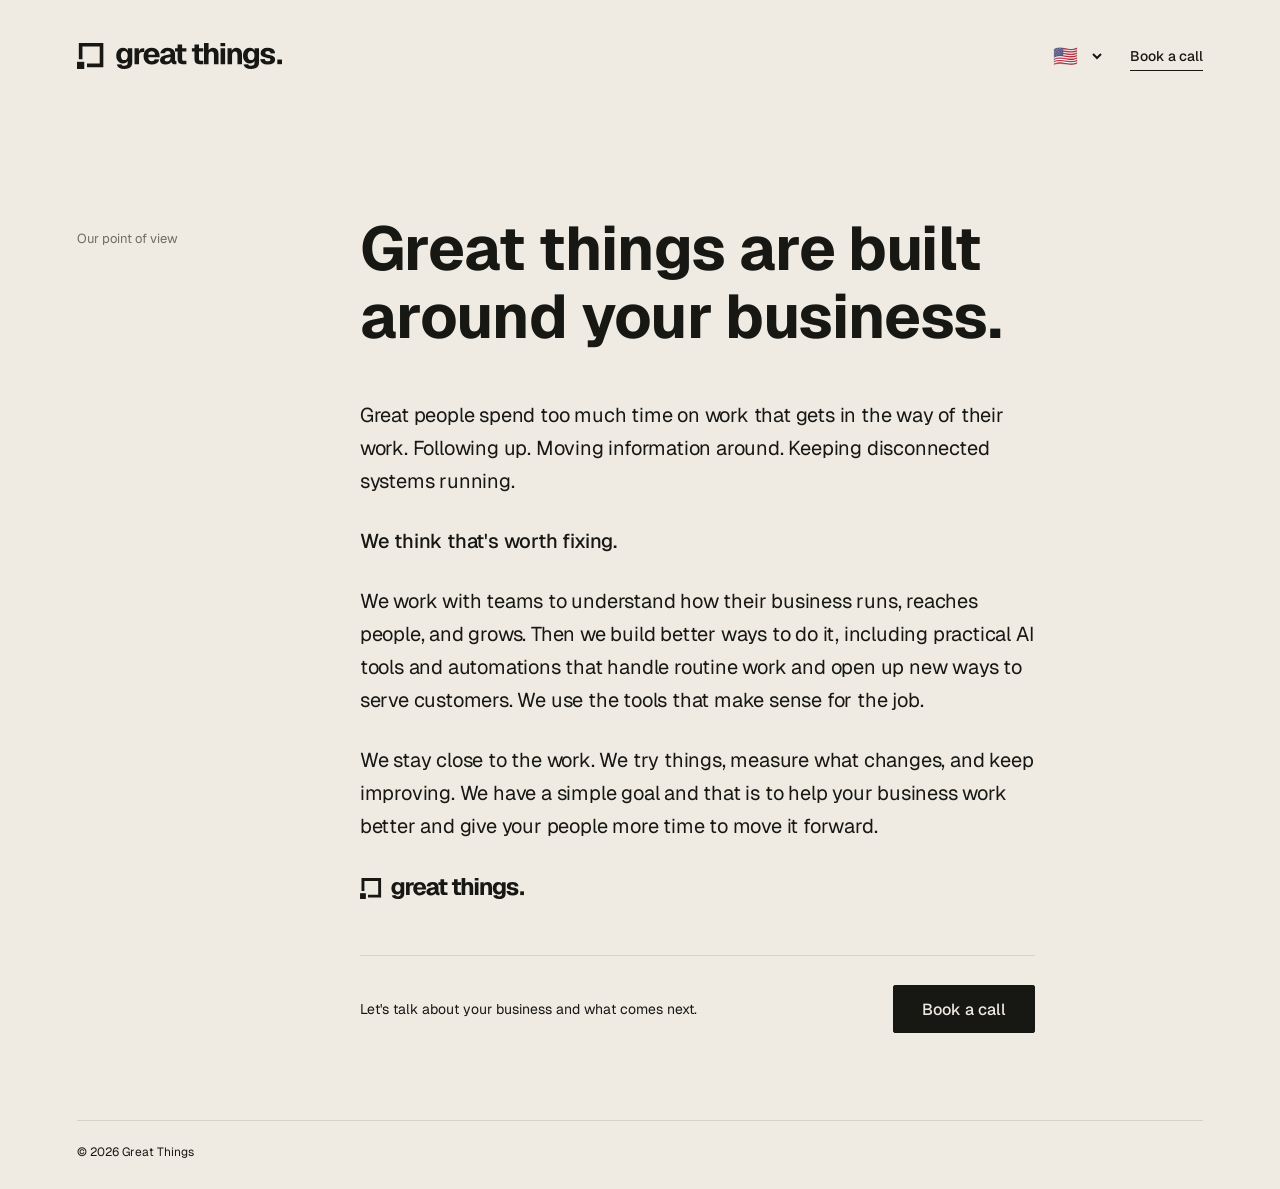
==== index.html @ adaf34a1 "Update index.html" ====
<!doctype html>
<html lang="en" dir="ltr">
<head>
  <meta charset="UTF-8">
  <meta name="viewport" content="width=device-width, initial-scale=1">
  <title>Great Things</title>
  <meta name="description" content="We build practical AI tools and automations around how your business works, with room to grow.">
  <meta name="theme-color" content="#EFEBE3">
  <link rel="canonical" href="https://great-things.ai/">
  <meta property="og:type" content="website">
  <meta property="og:locale" content="en_US">
  <meta property="og:title" content="Great Things">
  <meta property="og:description" content="Practical AI tools and automations, built around your business.">
  <meta property="og:url" content="https://great-things.ai/">
  <meta property="og:image" content="https://great-things.ai/assets/icon-512.png">
  <meta name="twitter:card" content="summary_large_image">
  <link rel="icon" href="assets/favicon.ico" sizes="any">
  <link rel="icon" type="image/svg+xml" href="assets/favicon.svg">
  <link rel="icon" type="image/png" sizes="32x32" href="assets/favicon-32.png">
  <link rel="icon" type="image/png" sizes="16x16" href="assets/favicon-16.png">
  <link rel="apple-touch-icon" href="assets/apple-touch-icon.png">
  <link rel="preconnect" href="https://fonts.googleapis.com">
  <link rel="preconnect" href="https://fonts.gstatic.com" crossorigin>
  <link href="https://fonts.googleapis.com/css2?family=Geist:wght@400;500;700&display=swap" rel="stylesheet">
  <link href="styles.css?v=4" rel="stylesheet">
  <script src="config.js?v=4" defer></script>
  <script src="language.js?v=2" defer></script>
  <script src="app.js?v=4" defer></script>
</head>
<body>
  <a class="skip-link" href="#main" data-i18n="skip">Skip to content</a>
  <header class="header">
    <a href="#top" class="brand" aria-label="Great Things home" data-i18n-aria="home"><img src="assets/great-things-logo-ink.svg" alt="great things." width="366" height="47"></a>
    <div class="header-actions">
      <label class="language-picker">
        <span class="visually-hidden">Language</span>
        <select id="language" aria-label="Language">
          <option value="es" aria-label="Español">🇪🇸</option>
          <option value="pt" aria-label="Português">🇵🇹</option>
          <option value="zh" aria-label="中文">🇨🇳</option>
          <option value="he" aria-label="עברית">🇮🇱</option>
          <option value="en-US" aria-label="American English" selected>🇺🇸</option>
          <option value="en-GB" aria-label="British English">🇬🇧</option>
        </select>
      </label>
      <button class="booking-link" type="button" data-book data-i18n="book">Book a call</button>
    </div>
  </header>
  <main id="main">
    <article class="manifesto" id="top" aria-labelledby="manifesto-title">
      <div class="margin-note" data-i18n="note">Our point of view</div>
      <div class="writing">
        <h1 id="manifesto-title"><span data-i18n="headline1">AI built</span><br><span data-i18n="headline2">around your business.</span></h1>
        <div class="body-copy">
          <p data-i18n="paragraph1">Great people spend too much time on work that gets in the way of their work. Following up. Moving information around. Keeping disconnected systems running.</p>
          <p data-i18n="paragraph2">We think that's worth fixing.</p>
          <p data-i18n="paragraph3">We work with teams to understand how their business runs, reaches people, and grows. Then we build better ways to do it, including practical AI tools and automations that handle routine work and open up new ways to serve customers. We use the tools that make sense for the job.</p>
          <p data-i18n="paragraph4">We stay close to the work. We try things, measure what changes, and keep improving. We have a simple goal and that is to help your business work better and give your people more time to move it forward.</p>
        </div>
        <div class="signature"><img src="assets/great-things-logo-ink.svg" alt="great things." width="366" height="47"></div>
        <div class="invitation"><p data-i18n="invitation">Let's talk about your business and what comes next.</p><button class="button" type="button" data-book data-i18n="book">Book a call</button></div>
      </div>
    </article>
  </main>
  <footer><span>© <span id="year">2026</span> Great Things</span></footer>
  <dialog id="booking-dialog" aria-labelledby="booking-title">
    <button class="close-dialog" type="button" aria-label="Close booking popup" data-i18n-aria="close">×</button>
    <div class="booking-intro"><img src="assets/great-things-logo-ink.svg" alt="" width="366" height="47"><h2 id="booking-title" data-i18n="dialogTitle">Let's talk.</h2><p id="booking-message" role="status" data-i18n="loading">Loading the calendar…</p></div>
    <div id="calendly-embed"></div>
    <a id="booking-fallback" target="_blank" rel="noopener noreferrer" hidden data-i18n="fallbackLink">Open the calendar in a new tab</a>
  </dialog>
</body>
</html>
---- styles.css ----
:root {
  font-family: "Geist", system-ui, sans-serif;
  color: #171714;
  background: #efebe3;
  font-synthesis: none;
}

* { box-sizing: border-box; }
html { scroll-behavior: smooth; }
body { margin: 0; }
a { color: inherit; text-decoration: none; }
button { font: inherit; cursor: pointer; }
button:focus-visible, a:focus-visible { outline: 2px solid #171714; outline-offset: 4px; }
::selection { background: #d4d3cb; }

.skip-link {
  position: fixed;
  inset-block-start: -100px;
  inset-inline-start: 16px;
  z-index: 10;
  padding: 12px;
  background: #171714;
  color: #efebe3;
}
.skip-link:focus { inset-block-start: 16px; }
.visually-hidden {
  position: absolute;
  width: 1px;
  height: 1px;
  padding: 0;
  margin: -1px;
  overflow: hidden;
  clip: rect(0, 0, 0, 0);
  white-space: nowrap;
  border: 0;
}

.header {
  max-width: 1440px;
  margin-inline: auto;
  padding: 38px 6%;
  display: flex;
  align-items: center;
  justify-content: space-between;
  gap: 24px;
}
.brand { display: inline-flex; align-items: center; flex: none; }
.brand img { display: block; width: 205px; height: auto; }
.header-actions { display: flex; align-items: center; gap: 25px; }
.language-picker { display: inline-flex; align-items: center; }
.language-picker select {
  width: 56px;
  border: 0;
  padding: 4px 0;
  background: transparent;
  color: inherit;
  font: inherit;
  font-size: 20px;
  cursor: pointer;
  direction: ltr;
}
.language-picker select:focus-visible { outline: 2px solid #171714; outline-offset: 4px; }
.booking-link { font-size: 14px; font-weight: 500; }
.booking-link {
  border: 0;
  border-bottom: 1px solid #171714;
  padding: 5px 0;
  background: none;
  color: inherit;
}
.booking-link:hover { opacity: .65; }

.manifesto {
  max-width: 1440px;
  margin-inline: auto;
  padding: 103px 6% 87px;
  display: grid;
  grid-template-columns: 23% 1fr;
  gap: 24px;
}
.margin-note { padding-block-start: 15px; color: #6e6d66; font-size: 13px; }
.writing { max-width: 815px; }
h1 {
  margin: 0 0 49px;
  font-size: clamp(46px, 4.8vw, 70px);
  font-weight: 700;
  line-height: 1.1;
  letter-spacing: -.01em;
}
.body-copy { max-width: 675px; }
.body-copy p {
  margin: 0 0 27px;
  font-size: 20px;
  font-weight: 400;
  line-height: 1.65;
  letter-spacing: -.01em;
}
.body-copy p:nth-child(2) { font-weight: 500; }
.signature { margin-block-start: 35px; }
.signature img { display: block; width: 164px; height: auto; }
.invitation {
  max-width: 675px;
  margin-block-start: 56px;
  padding-block-start: 29px;
  border-block-start: 1px solid #d4d3cb;
  display: flex;
  align-items: center;
  justify-content: space-between;
  gap: 24px;
}
.invitation p { margin: 0; font-size: 14px; }
.button {
  min-height: 48px;
  padding: 12px 28px;
  border: 1px solid #171714;
  border-radius: 2px;
  background: #171714;
  color: #efebe3;
  font-size: 16px;
  font-weight: 500;
  white-space: nowrap;
  transition: background-color 150ms, color 150ms;
}
.button:hover { background: #efebe3; color: #171714; }
footer {
  max-width: 1268px;
  margin-inline: auto;
  padding: 23px 0 29px;
  border-block-start: 1px solid #d4d3cb;
  display: flex;
  justify-content: space-between;
  font-size: 12px;
}

dialog {
  width: min(820px, calc(100% - 24px));
  max-height: 94dvh;
  padding: 0 24px 24px;
  border: 1px solid #d4d3cb;
  border-radius: 2px;
  background: #efebe3;
  color: #171714;
  overscroll-behavior: contain;
}
dialog::backdrop { background: #171714b8; }
.close-dialog {
  position: absolute;
  inset-block-start: 10px;
  inset-inline-end: 12px;
  width: 38px;
  height: 38px;
  border: 0;
  background: transparent;
  color: #171714;
  font-size: 29px;
  line-height: 1;
}
.close-dialog:hover { background: #d4d3cb; }
.booking-intro { padding: 35px 24px 12px; text-align: center; }
.booking-intro img { width: 160px; height: auto; }
.booking-intro h2 { margin: 23px 0 7px; font-size: 28px; font-weight: 600; }
.booking-intro p { margin: 0; font-size: 14px; }
#calendly-embed { min-width: 320px; height: 650px; direction: ltr; }
#calendly-embed:empty { display: none; }
#booking-fallback { display: block; margin-block-start: 12px; text-align: center; font-size: 14px; text-decoration: underline; }
#booking-fallback[hidden] { display: none; }
body.modal-open { overflow: hidden; }

@media (max-width: 1400px) {
  footer { margin-inline: 6%; }
}
@media (max-width: 900px) {
  .manifesto { grid-template-columns: 17% 1fr; gap: 20px; padding-block-start: 70px; }
  h1 { font-size: 52px; }
  .body-copy p { font-size: 19px; }
}
@media (max-width: 600px) {
  .header { padding: 26px 7%; gap: 16px; }
  .brand img { width: 148px; }
  .header-actions { gap: 12px; }
  .language-picker select { width: 51px; font-size: 18px; }
  .booking-link { font-size: 12px; white-space: nowrap; }
  .manifesto { display: block; padding: 55px 7% 58px; }
  .margin-note { padding: 0; margin-block-end: 24px; font-size: 12px; }
  h1 { margin-block-end: 33px; font-size: 42px; }
  .body-copy p { margin-block-end: 23px; font-size: 18px; line-height: 1.7; }
  .signature { margin-block-start: 28px; }
  .invitation { margin-block-start: 38px; padding-block-start: 24px; align-items: start; flex-direction: column; gap: 18px; }
  footer { margin-inline: 7%; }
  dialog { width: 100%; max-height: 100dvh; padding-inline: 0; }
  .booking-intro { padding: 48px 18px 10px; }
}
@media (prefers-reduced-motion: reduce) {
  html { scroll-behavior: auto; }
  .button { transition: none; }
}
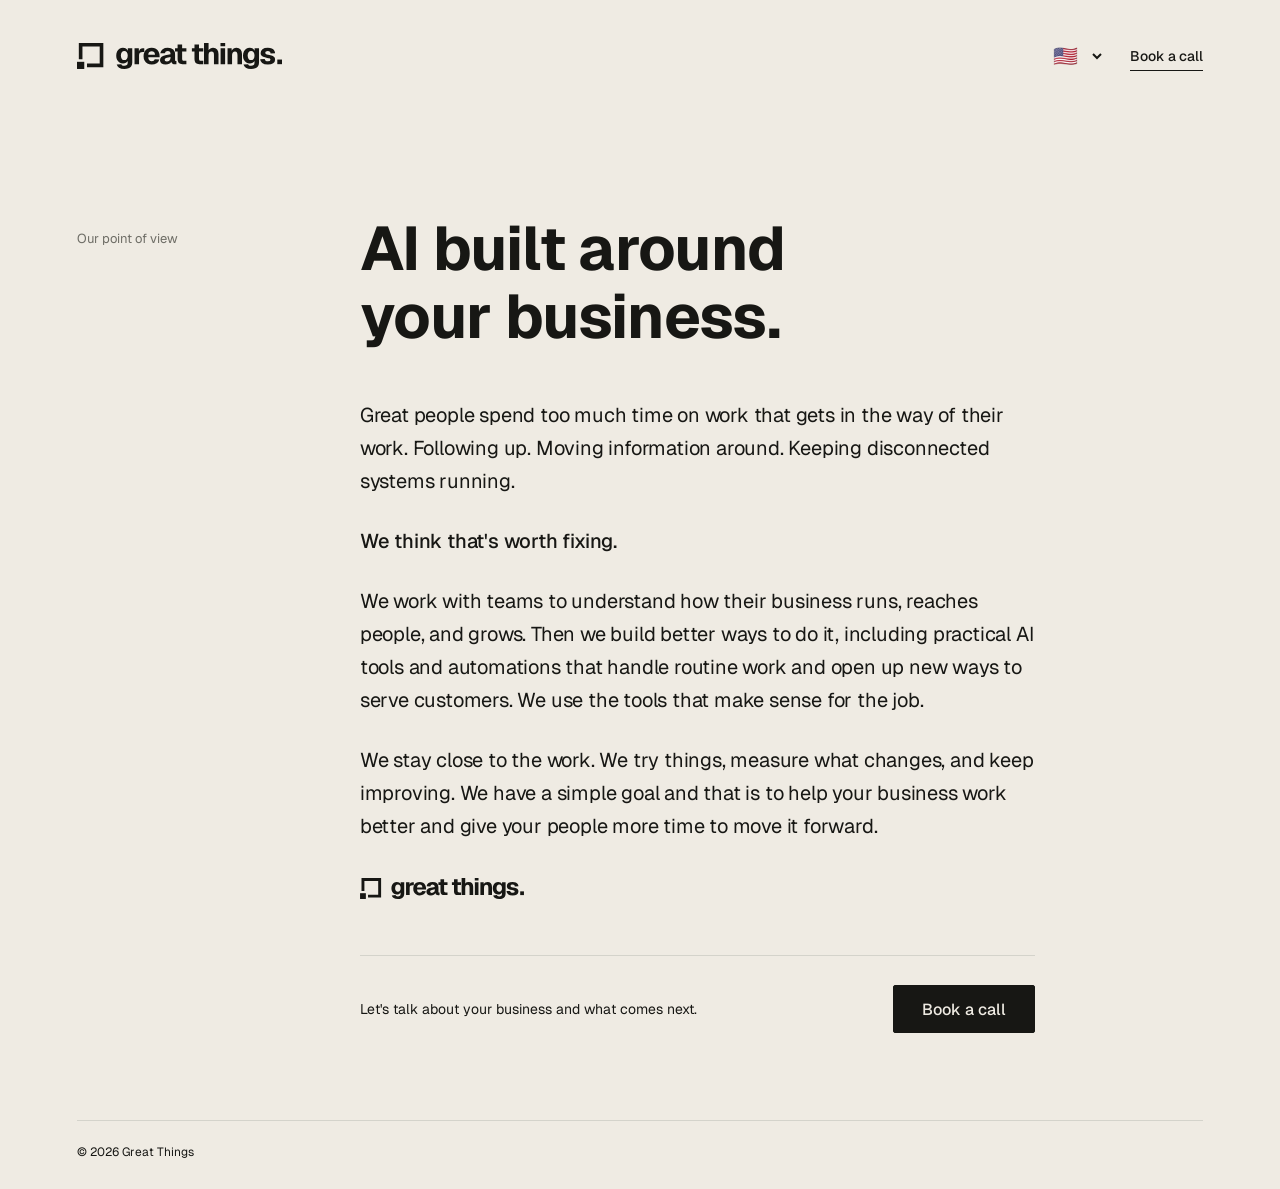
==== commit 658d110a: "Add files via upload" ====
--- a/index.html
+++ b/index.html
@@ -24,7 +24,7 @@
   <link href="https://fonts.googleapis.com/css2?family=Geist:wght@400;500;700&display=swap" rel="stylesheet">
   <link href="styles.css?v=4" rel="stylesheet">
   <script src="config.js?v=4" defer></script>
-  <script src="language.js?v=2" defer></script>
+  <script src="language.js?v=3" defer></script>
   <script src="app.js?v=4" defer></script>
 </head>
 <body>
@@ -50,7 +50,7 @@
     <article class="manifesto" id="top" aria-labelledby="manifesto-title">
       <div class="margin-note" data-i18n="note">Our point of view</div>
       <div class="writing">
-        <h1 id="manifesto-title"><span data-i18n="headline1">AI built</span><br><span data-i18n="headline2">around your business.</span></h1>
+        <h1 id="manifesto-title"><span data-i18n="headline1">AI built around</span><br><span data-i18n="headline2">your business.</span></h1>
         <div class="body-copy">
           <p data-i18n="paragraph1">Great people spend too much time on work that gets in the way of their work. Following up. Moving information around. Keeping disconnected systems running.</p>
           <p data-i18n="paragraph2">We think that's worth fixing.</p>
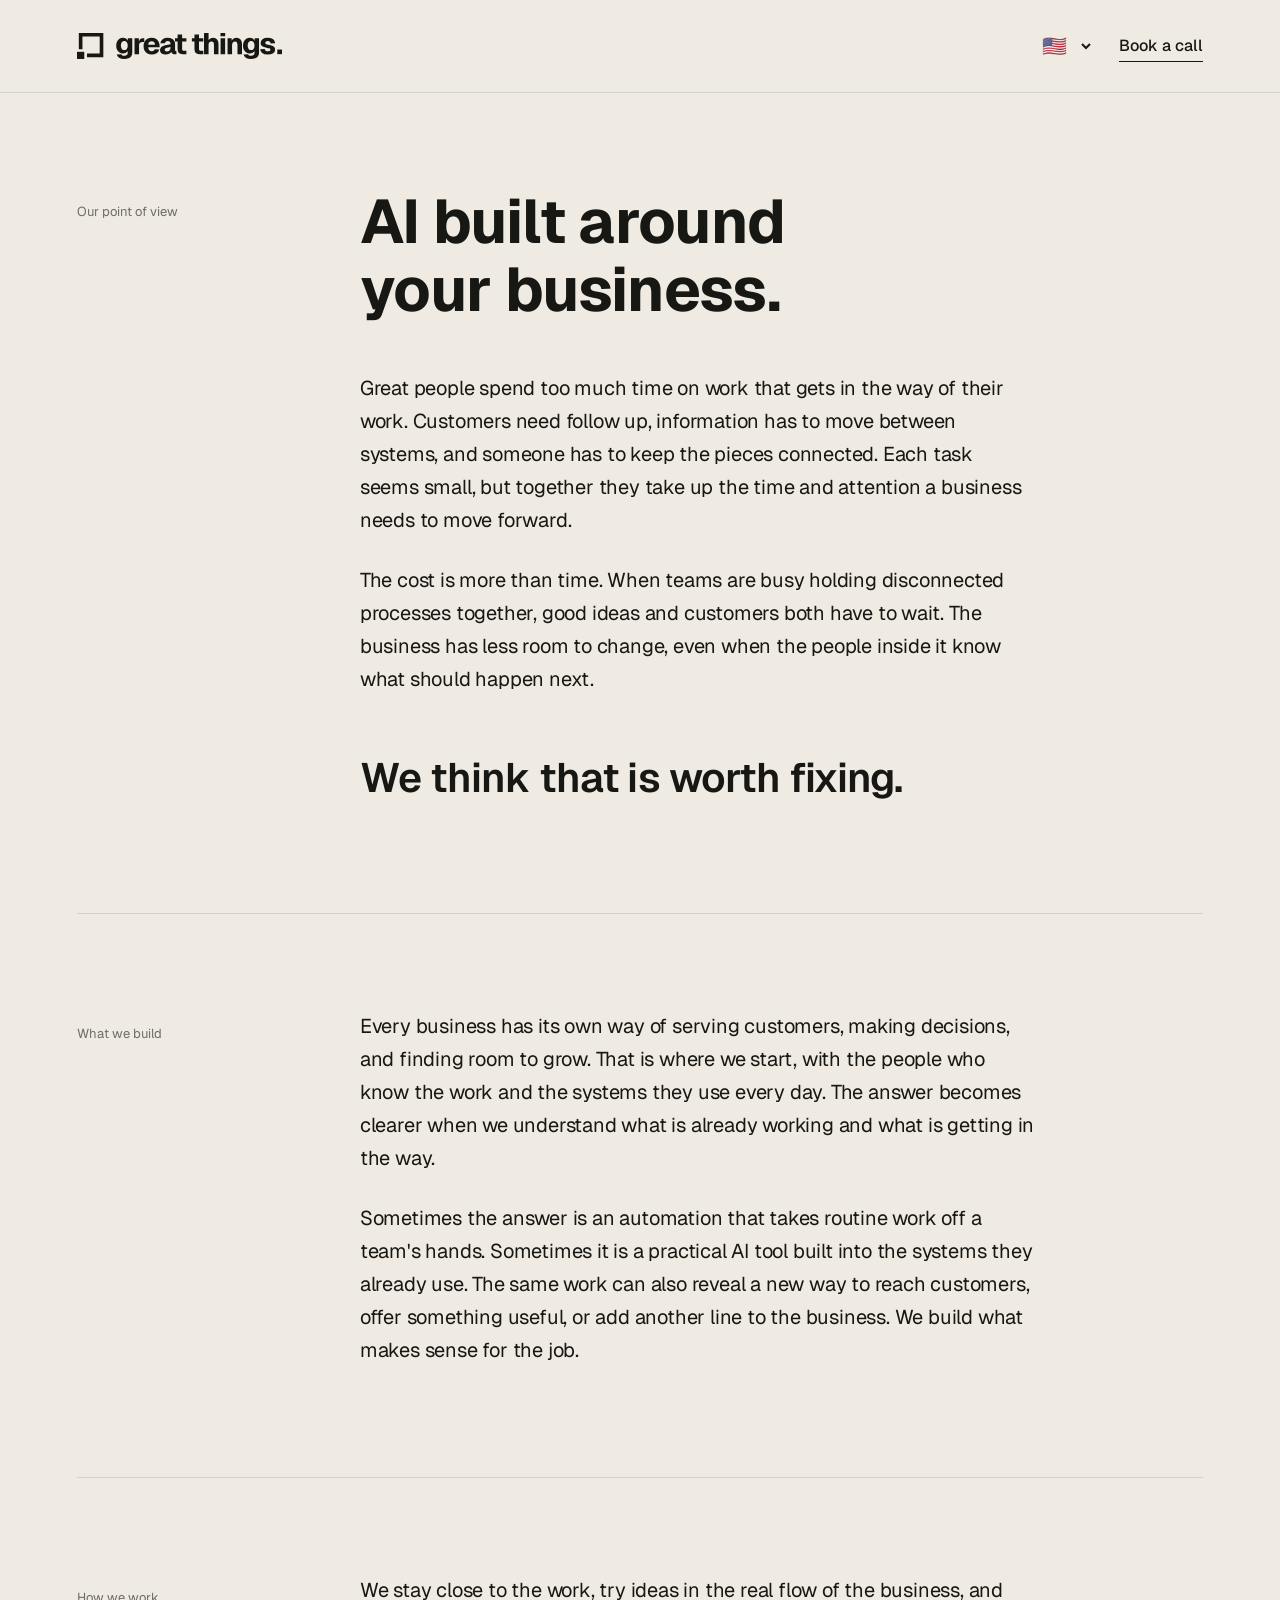
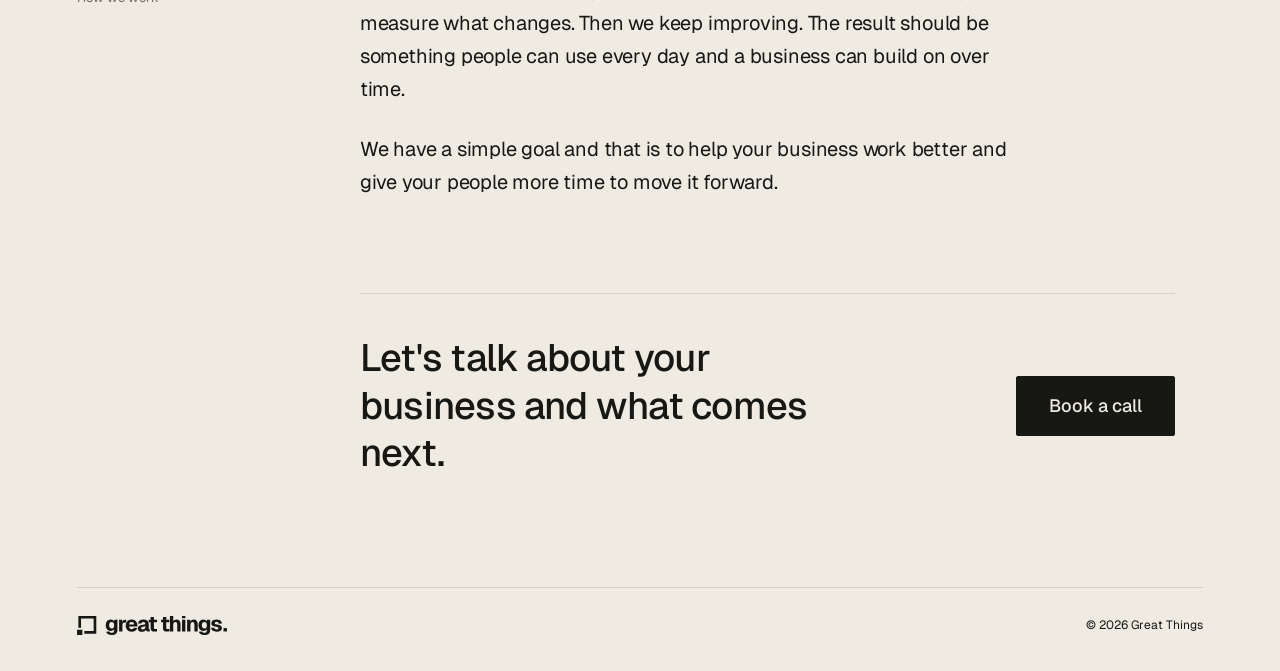
==== commit 79503308: "Add files via upload" ====
--- a/index.html
+++ b/index.html
@@ -22,9 +22,9 @@
   <link rel="preconnect" href="https://fonts.googleapis.com">
   <link rel="preconnect" href="https://fonts.gstatic.com" crossorigin>
   <link href="https://fonts.googleapis.com/css2?family=Geist:wght@400;500;700&display=swap" rel="stylesheet">
-  <link href="styles.css?v=4" rel="stylesheet">
+  <link href="styles.css?v=5" rel="stylesheet">
   <script src="config.js?v=4" defer></script>
-  <script src="language.js?v=3" defer></script>
+  <script src="language.js?v=4" defer></script>
   <script src="app.js?v=4" defer></script>
 </head>
 <body>
@@ -48,21 +48,37 @@
   </header>
   <main id="main">
     <article class="manifesto" id="top" aria-labelledby="manifesto-title">
-      <div class="margin-note" data-i18n="note">Our point of view</div>
-      <div class="writing">
-        <h1 id="manifesto-title"><span data-i18n="headline1">AI built around</span><br><span data-i18n="headline2">your business.</span></h1>
-        <div class="body-copy">
-          <p data-i18n="paragraph1">Great people spend too much time on work that gets in the way of their work. Following up. Moving information around. Keeping disconnected systems running.</p>
-          <p data-i18n="paragraph2">We think that's worth fixing.</p>
-          <p data-i18n="paragraph3">We work with teams to understand how their business runs, reaches people, and grows. Then we build better ways to do it, including practical AI tools and automations that handle routine work and open up new ways to serve customers. We use the tools that make sense for the job.</p>
-          <p data-i18n="paragraph4">We stay close to the work. We try things, measure what changes, and keep improving. We have a simple goal and that is to help your business work better and give your people more time to move it forward.</p>
+      <section class="manifesto-section">
+        <div class="margin-note" data-i18n="note">Our point of view</div>
+        <div class="writing">
+          <h1 id="manifesto-title"><span data-i18n="headline1">AI built around</span><br><span data-i18n="headline2">your business.</span></h1>
+          <div class="body-copy">
+            <p data-i18n="paragraph1">Great people spend too much time on work that gets in the way of their work. Customers need follow up, information has to move between systems, and someone has to keep the pieces connected. Each task seems small, but together they take up the time and attention a business needs to move forward.</p>
+            <p data-i18n="paragraph2">The cost is more than time. When teams are busy holding disconnected processes together, good ideas and customers both have to wait. The business has less room to change, even when the people inside it know what should happen next.</p>
+          </div>
+          <p class="statement" data-i18n="statement">We think that is worth fixing.</p>
         </div>
-        <div class="signature"><img src="assets/great-things-logo-ink.svg" alt="great things." width="366" height="47"></div>
-        <div class="invitation"><p data-i18n="invitation">Let's talk about your business and what comes next.</p><button class="button" type="button" data-book data-i18n="book">Book a call</button></div>
-      </div>
+      </section>
+      <section class="manifesto-section">
+        <div class="margin-note" data-i18n="section2Label">What we build</div>
+        <div class="writing body-copy">
+          <p data-i18n="paragraph3">Every business has its own way of serving customers, making decisions, and finding room to grow. That is where we start, with the people who know the work and the systems they use every day. The answer becomes clearer when we understand what is already working and what is getting in the way.</p>
+          <p data-i18n="paragraph4">Sometimes the answer is an automation that takes routine work off a team's hands. Sometimes it is a practical AI tool built into the systems they already use. The same work can also reveal a new way to reach customers, offer something useful, or add another line to the business. We build what makes sense for the job.</p>
+        </div>
+      </section>
+      <section class="manifesto-section">
+        <div class="margin-note" data-i18n="section3Label">How we work</div>
+        <div class="writing">
+          <div class="body-copy">
+            <p data-i18n="paragraph5">We stay close to the work, try ideas in the real flow of the business, and measure what changes. Then we keep improving. The result should be something people can use every day and a business can build on over time.</p>
+            <p data-i18n="paragraph6">We have a simple goal and that is to help your business work better and give your people more time to move it forward.</p>
+          </div>
+          <div class="invitation"><p data-i18n="invitation">Let's talk about your business and what comes next.</p><button class="button" type="button" data-book data-i18n="book">Book a call</button></div>
+        </div>
+      </section>
     </article>
   </main>
-  <footer><span>© <span id="year">2026</span> Great Things</span></footer>
+  <footer><img src="assets/great-things-logo-ink.svg" alt="great things." width="366" height="47"><span>© <span id="year">2026</span> Great Things</span></footer>
   <dialog id="booking-dialog" aria-labelledby="booking-title">
     <button class="close-dialog" type="button" aria-label="Close booking popup" data-i18n-aria="close">×</button>
     <div class="booking-intro"><img src="assets/great-things-logo-ink.svg" alt="" width="366" height="47"><h2 id="booking-title" data-i18n="dialogTitle">Let's talk.</h2><p id="booking-message" role="status" data-i18n="loading">Loading the calendar…</p></div>
--- a/styles.css
+++ b/styles.css
@@ -36,13 +36,18 @@
 }
 
 .header {
+  position: sticky;
+  top: 0;
+  z-index: 20;
   max-width: 1440px;
   margin-inline: auto;
-  padding: 38px 6%;
+  padding: 28px 6%;
   display: flex;
   align-items: center;
   justify-content: space-between;
   gap: 24px;
+  border-block-end: 1px solid #d4d3cb;
+  background: #efebe3;
 }
 .brand { display: inline-flex; align-items: center; flex: none; }
 .brand img { display: block; width: 205px; height: auto; }
@@ -60,7 +65,7 @@
   direction: ltr;
 }
 .language-picker select:focus-visible { outline: 2px solid #171714; outline-offset: 4px; }
-.booking-link { font-size: 14px; font-weight: 500; }
+.booking-link { font-size: 16px; font-weight: 500; }
 .booking-link {
   border: 0;
   border-bottom: 1px solid #171714;
@@ -73,12 +78,26 @@
 .manifesto {
   max-width: 1440px;
   margin-inline: auto;
-  padding: 103px 6% 87px;
+  padding: 95px 6% 0;
+}
+.manifesto-section {
   display: grid;
   grid-template-columns: 23% 1fr;
   gap: 24px;
-}
-.margin-note { padding-block-start: 15px; color: #6e6d66; font-size: 13px; }
+  padding-block-end: 110px;
+}
+.manifesto-section + .manifesto-section {
+  border-block-start: 1px solid #d4d3cb;
+  padding-block-start: 96px;
+}
+.margin-note {
+  position: sticky;
+  top: 105px;
+  align-self: start;
+  padding-block-start: 15px;
+  color: #6e6d66;
+  font-size: 13px;
+}
 .writing { max-width: 815px; }
 h1 {
   margin: 0 0 49px;
@@ -95,28 +114,41 @@
   line-height: 1.65;
   letter-spacing: -.01em;
 }
-.body-copy p:nth-child(2) { font-weight: 500; }
-.signature { margin-block-start: 35px; }
-.signature img { display: block; width: 164px; height: auto; }
+.body-copy p:last-child { margin-block-end: 0; }
+.statement {
+  max-width: 675px;
+  margin: 56px 0 0;
+  font-size: clamp(28px, 3.2vw, 43px);
+  font-weight: 600;
+  line-height: 1.25;
+  letter-spacing: -.02em;
+}
 .invitation {
-  max-width: 675px;
-  margin-block-start: 56px;
-  padding-block-start: 29px;
+  max-width: 815px;
+  margin-block-start: 94px;
+  padding-block-start: 40px;
   border-block-start: 1px solid #d4d3cb;
   display: flex;
   align-items: center;
   justify-content: space-between;
-  gap: 24px;
-}
-.invitation p { margin: 0; font-size: 14px; }
+  gap: 32px;
+}
+.invitation p {
+  max-width: 500px;
+  margin: 0;
+  font-size: clamp(25px, 3vw, 38px);
+  font-weight: 500;
+  line-height: 1.25;
+  letter-spacing: -.02em;
+}
 .button {
-  min-height: 48px;
-  padding: 12px 28px;
+  min-height: 60px;
+  padding: 14px 32px;
   border: 1px solid #171714;
   border-radius: 2px;
   background: #171714;
   color: #efebe3;
-  font-size: 16px;
+  font-size: 18px;
   font-weight: 500;
   white-space: nowrap;
   transition: background-color 150ms, color 150ms;
@@ -125,12 +157,14 @@
 footer {
   max-width: 1268px;
   margin-inline: auto;
-  padding: 23px 0 29px;
+  padding: 28px 0 36px;
   border-block-start: 1px solid #d4d3cb;
   display: flex;
+  align-items: center;
   justify-content: space-between;
   font-size: 12px;
 }
+footer img { display: block; width: 150px; height: auto; }
 
 dialog {
   width: min(820px, calc(100% - 24px));
@@ -170,7 +204,8 @@
   footer { margin-inline: 6%; }
 }
 @media (max-width: 900px) {
-  .manifesto { grid-template-columns: 17% 1fr; gap: 20px; padding-block-start: 70px; }
+  .manifesto { padding-block-start: 70px; }
+  .manifesto-section { grid-template-columns: 17% 1fr; gap: 20px; }
   h1 { font-size: 52px; }
   .body-copy p { font-size: 19px; }
 }
@@ -179,14 +214,19 @@
   .brand img { width: 148px; }
   .header-actions { gap: 12px; }
   .language-picker select { width: 51px; font-size: 18px; }
-  .booking-link { font-size: 12px; white-space: nowrap; }
-  .manifesto { display: block; padding: 55px 7% 58px; }
-  .margin-note { padding: 0; margin-block-end: 24px; font-size: 12px; }
+  .booking-link { font-size: 14px; white-space: nowrap; }
+  .manifesto { padding: 55px 7% 0; }
+  .manifesto-section { display: block; padding-block-end: 70px; }
+  .manifesto-section + .manifesto-section { padding-block-start: 58px; }
+  .margin-note { position: static; padding: 0; margin-block-end: 24px; font-size: 12px; }
   h1 { margin-block-end: 33px; font-size: 42px; }
   .body-copy p { margin-block-end: 23px; font-size: 18px; line-height: 1.7; }
-  .signature { margin-block-start: 28px; }
-  .invitation { margin-block-start: 38px; padding-block-start: 24px; align-items: start; flex-direction: column; gap: 18px; }
-  footer { margin-inline: 7%; }
+  .statement { margin-block-start: 38px; font-size: 30px; }
+  .invitation { margin-block-start: 56px; padding-block-start: 30px; align-items: start; flex-direction: column; gap: 24px; }
+  .invitation p { font-size: 29px; }
+  .button { min-height: 56px; }
+  footer { margin-inline: 7%; gap: 20px; }
+  footer img { width: 128px; }
   dialog { width: 100%; max-height: 100dvh; padding-inline: 0; }
   .booking-intro { padding: 48px 18px 10px; }
 }
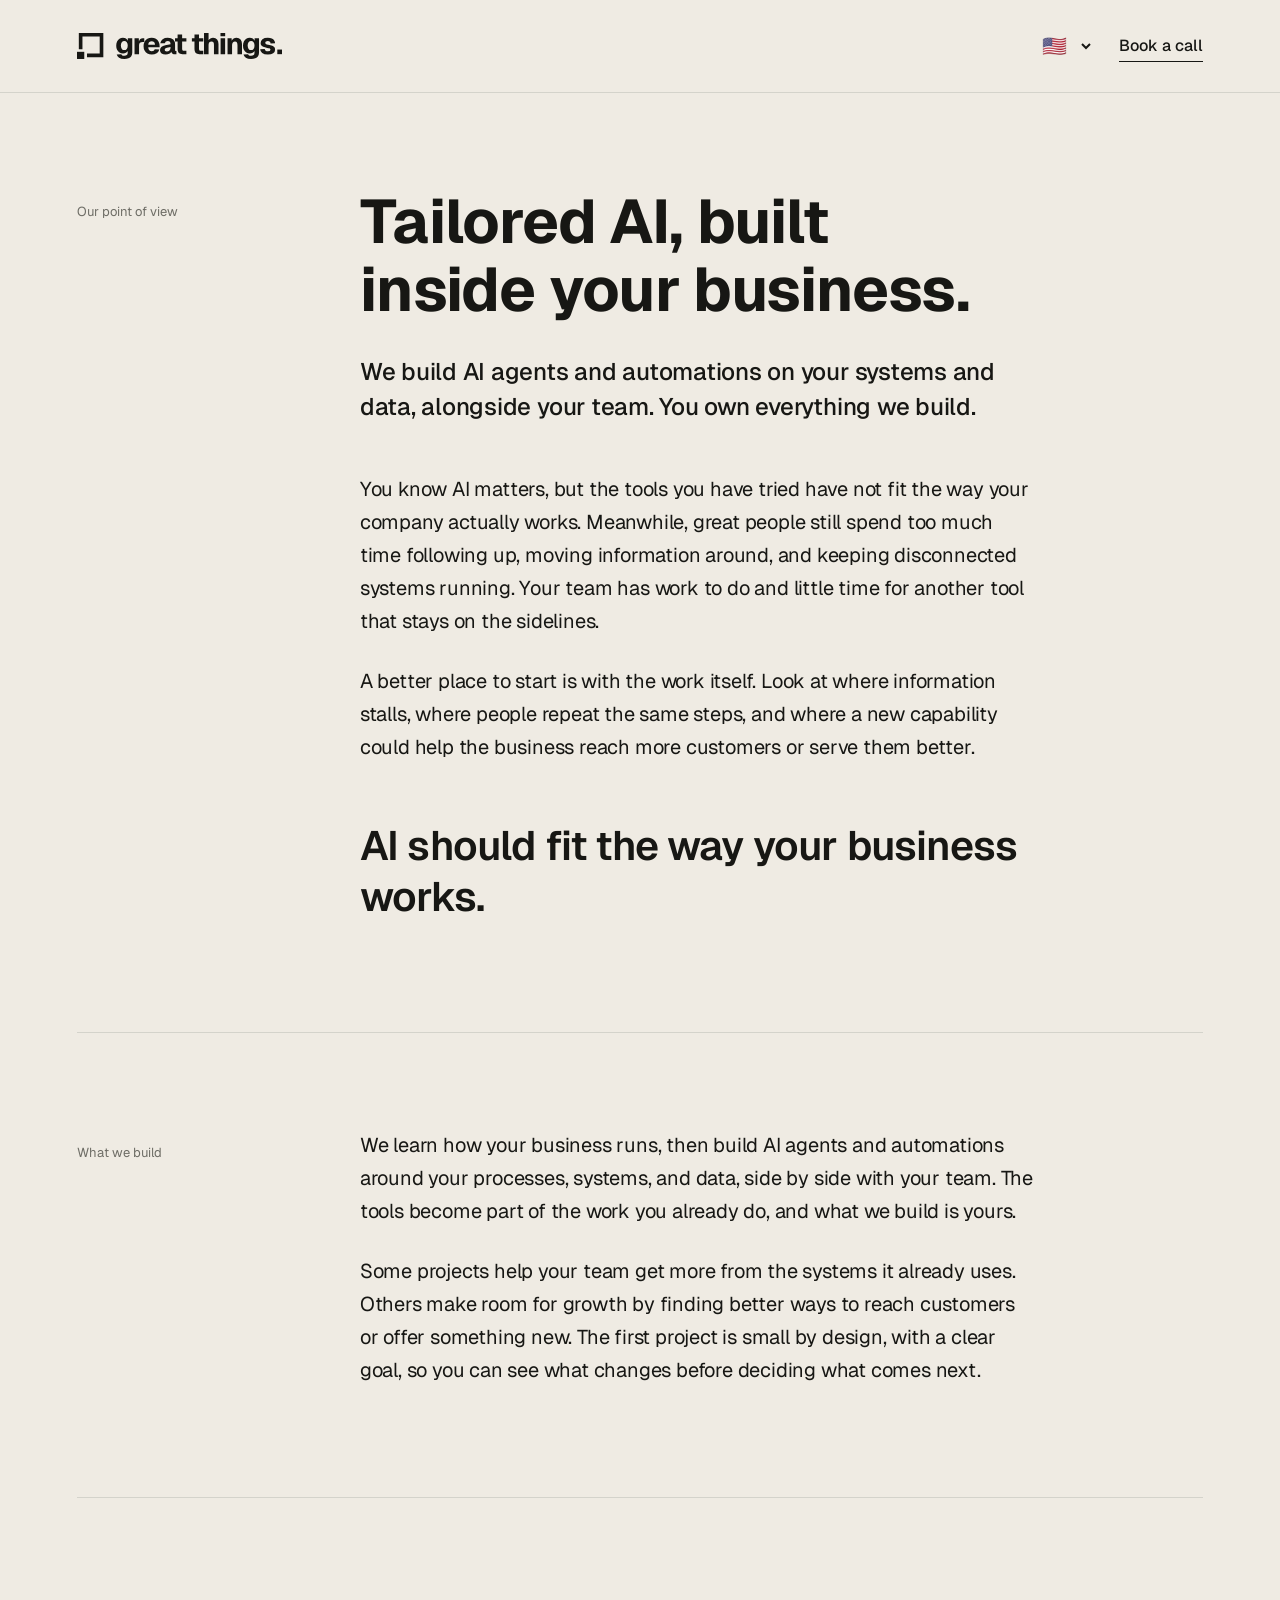
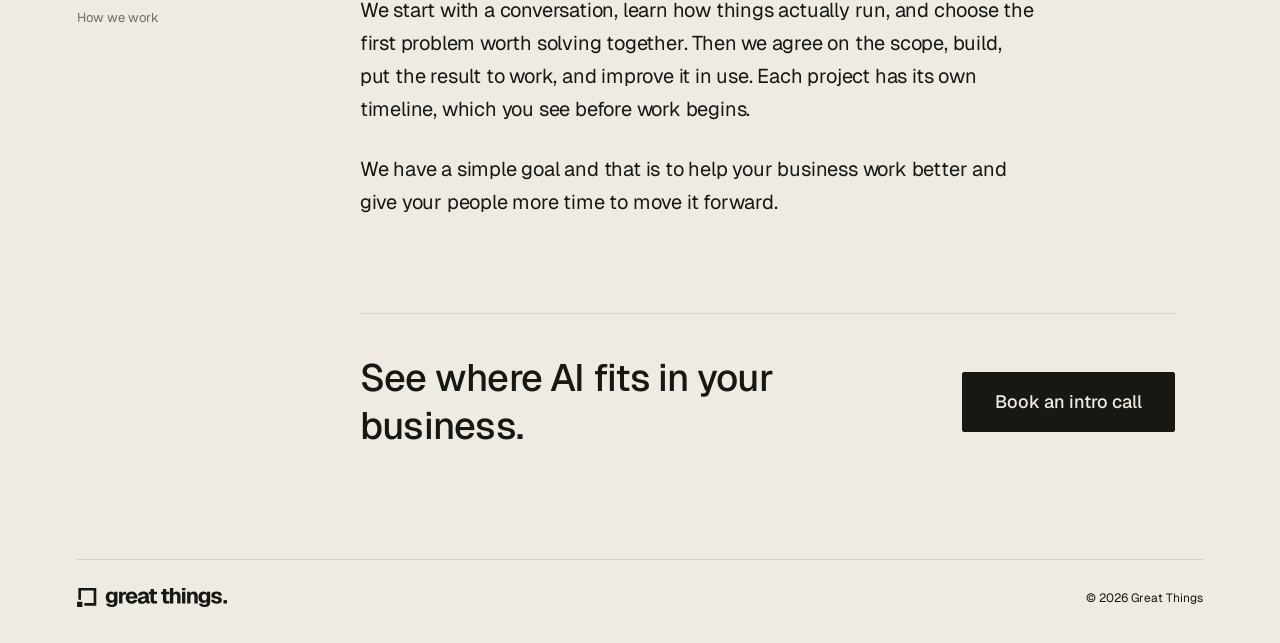
==== commit 849bebaf: "Add files via upload" ====
--- a/index.html
+++ b/index.html
@@ -3,14 +3,14 @@
 <head>
   <meta charset="UTF-8">
   <meta name="viewport" content="width=device-width, initial-scale=1">
-  <title>Great Things</title>
-  <meta name="description" content="We build practical AI tools and automations around how your business works, with room to grow.">
+  <title>Great Things | Tailored AI for Your Business</title>
+  <meta name="description" content="We build AI agents and automations on your systems and data, alongside your team. See where AI fits in your business.">
   <meta name="theme-color" content="#EFEBE3">
   <link rel="canonical" href="https://great-things.ai/">
   <meta property="og:type" content="website">
   <meta property="og:locale" content="en_US">
   <meta property="og:title" content="Great Things">
-  <meta property="og:description" content="Practical AI tools and automations, built around your business.">
+  <meta property="og:description" content="AI agents and automations built inside your business, on your systems and data.">
   <meta property="og:url" content="https://great-things.ai/">
   <meta property="og:image" content="https://great-things.ai/assets/icon-512.png">
   <meta name="twitter:card" content="summary_large_image">
@@ -22,9 +22,9 @@
   <link rel="preconnect" href="https://fonts.googleapis.com">
   <link rel="preconnect" href="https://fonts.gstatic.com" crossorigin>
   <link href="https://fonts.googleapis.com/css2?family=Geist:wght@400;500;700&display=swap" rel="stylesheet">
-  <link href="styles.css?v=5" rel="stylesheet">
+  <link href="styles.css?v=6" rel="stylesheet">
   <script src="config.js?v=4" defer></script>
-  <script src="language.js?v=4" defer></script>
+  <script src="language.js?v=6" defer></script>
   <script src="app.js?v=4" defer></script>
 </head>
 <body>
@@ -51,29 +51,30 @@
       <section class="manifesto-section">
         <div class="margin-note" data-i18n="note">Our point of view</div>
         <div class="writing">
-          <h1 id="manifesto-title"><span data-i18n="headline1">AI built around</span><br><span data-i18n="headline2">your business.</span></h1>
+          <h1 id="manifesto-title"><span data-i18n="headline1">Tailored AI, built</span><br><span data-i18n="headline2">inside your business.</span></h1>
+          <p class="hero-intro" data-i18n="heroIntro">We build AI agents and automations on your systems and data, alongside your team. You own everything we build.</p>
           <div class="body-copy">
-            <p data-i18n="paragraph1">Great people spend too much time on work that gets in the way of their work. Customers need follow up, information has to move between systems, and someone has to keep the pieces connected. Each task seems small, but together they take up the time and attention a business needs to move forward.</p>
-            <p data-i18n="paragraph2">The cost is more than time. When teams are busy holding disconnected processes together, good ideas and customers both have to wait. The business has less room to change, even when the people inside it know what should happen next.</p>
+            <p data-i18n="paragraph1">You know AI matters, but the tools you have tried have not fit the way your company actually works. Meanwhile, great people still spend too much time following up, moving information around, and keeping disconnected systems running. Your team has work to do and little time for another tool that stays on the sidelines.</p>
+            <p data-i18n="paragraph2">A better place to start is with the work itself. Look at where information stalls, where people repeat the same steps, and where a new capability could help the business reach more customers or serve them better.</p>
           </div>
-          <p class="statement" data-i18n="statement">We think that is worth fixing.</p>
+          <p class="statement" data-i18n="statement">AI should fit the way your business works.</p>
         </div>
       </section>
       <section class="manifesto-section">
         <div class="margin-note" data-i18n="section2Label">What we build</div>
         <div class="writing body-copy">
-          <p data-i18n="paragraph3">Every business has its own way of serving customers, making decisions, and finding room to grow. That is where we start, with the people who know the work and the systems they use every day. The answer becomes clearer when we understand what is already working and what is getting in the way.</p>
-          <p data-i18n="paragraph4">Sometimes the answer is an automation that takes routine work off a team's hands. Sometimes it is a practical AI tool built into the systems they already use. The same work can also reveal a new way to reach customers, offer something useful, or add another line to the business. We build what makes sense for the job.</p>
+          <p data-i18n="paragraph3">We learn how your business runs, then build AI agents and automations around your processes, systems, and data, side by side with your team. The tools become part of the work you already do, and what we build is yours.</p>
+          <p data-i18n="paragraph4">Some projects help your team get more from the systems it already uses. Others make room for growth by finding better ways to reach customers or offer something new. The first project is small by design, with a clear goal, so you can see what changes before deciding what comes next.</p>
         </div>
       </section>
       <section class="manifesto-section">
         <div class="margin-note" data-i18n="section3Label">How we work</div>
         <div class="writing">
           <div class="body-copy">
-            <p data-i18n="paragraph5">We stay close to the work, try ideas in the real flow of the business, and measure what changes. Then we keep improving. The result should be something people can use every day and a business can build on over time.</p>
+            <p data-i18n="paragraph5">We start with a conversation, learn how things actually run, and choose the first problem worth solving together. Then we agree on the scope, build, put the result to work, and improve it in use. Each project has its own timeline, which you see before work begins.</p>
             <p data-i18n="paragraph6">We have a simple goal and that is to help your business work better and give your people more time to move it forward.</p>
           </div>
-          <div class="invitation"><p data-i18n="invitation">Let's talk about your business and what comes next.</p><button class="button" type="button" data-book data-i18n="book">Book a call</button></div>
+          <div class="invitation"><p data-i18n="invitation">See where AI fits in your business.</p><button class="button" type="button" data-book data-i18n="bookIntro">Book an intro call</button></div>
         </div>
       </section>
     </article>
--- a/styles.css
+++ b/styles.css
@@ -100,10 +100,18 @@
 }
 .writing { max-width: 815px; }
 h1 {
-  margin: 0 0 49px;
+  margin: 0 0 32px;
   font-size: clamp(46px, 4.8vw, 70px);
   font-weight: 700;
   line-height: 1.1;
+  letter-spacing: -.01em;
+}
+.hero-intro {
+  max-width: 675px;
+  margin: 0 0 48px;
+  font-size: 24px;
+  font-weight: 500;
+  line-height: 1.45;
   letter-spacing: -.01em;
 }
 .body-copy { max-width: 675px; }
@@ -220,6 +228,7 @@
   .manifesto-section + .manifesto-section { padding-block-start: 58px; }
   .margin-note { position: static; padding: 0; margin-block-end: 24px; font-size: 12px; }
   h1 { margin-block-end: 33px; font-size: 42px; }
+  .hero-intro { margin-block-end: 40px; font-size: 21px; }
   .body-copy p { margin-block-end: 23px; font-size: 18px; line-height: 1.7; }
   .statement { margin-block-start: 38px; font-size: 30px; }
   .invitation { margin-block-start: 56px; padding-block-start: 30px; align-items: start; flex-direction: column; gap: 24px; }
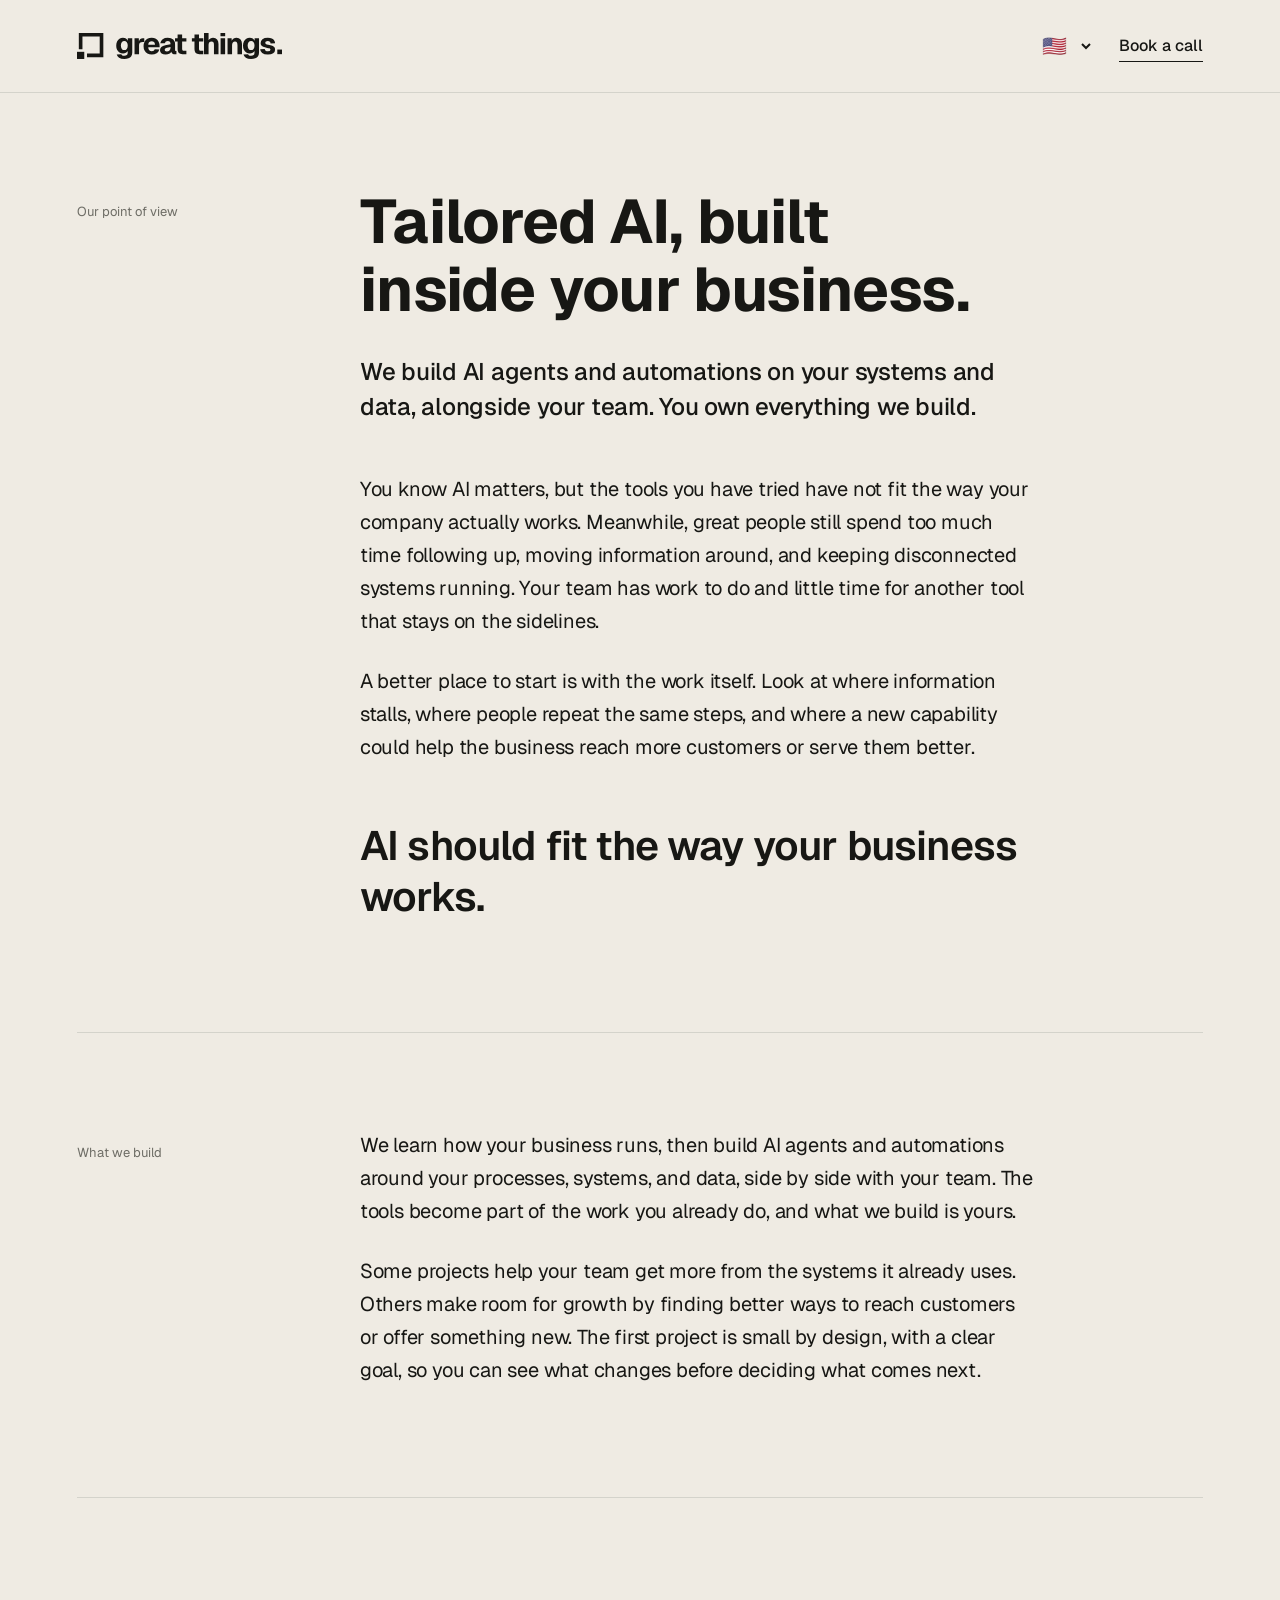
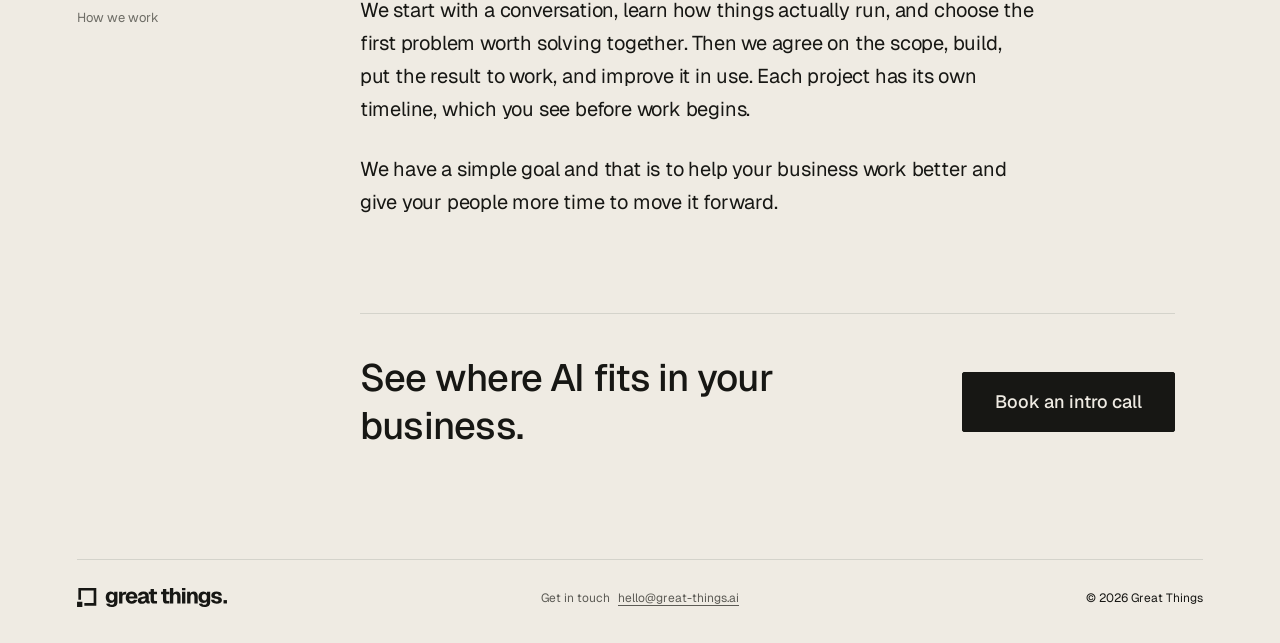
==== commit cc03eee2: "Add files via upload" ====
--- a/index.html
+++ b/index.html
@@ -22,9 +22,9 @@
   <link rel="preconnect" href="https://fonts.googleapis.com">
   <link rel="preconnect" href="https://fonts.gstatic.com" crossorigin>
   <link href="https://fonts.googleapis.com/css2?family=Geist:wght@400;500;700&display=swap" rel="stylesheet">
-  <link href="styles.css?v=6" rel="stylesheet">
+  <link href="styles.css?v=7" rel="stylesheet">
   <script src="config.js?v=4" defer></script>
-  <script src="language.js?v=6" defer></script>
+  <script src="language.js?v=7" defer></script>
   <script src="app.js?v=4" defer></script>
 </head>
 <body>
@@ -79,7 +79,11 @@
       </section>
     </article>
   </main>
-  <footer><img src="assets/great-things-logo-ink.svg" alt="great things." width="366" height="47"><span>© <span id="year">2026</span> Great Things</span></footer>
+  <footer>
+    <img src="assets/great-things-logo-ink.svg" alt="great things." width="366" height="47">
+    <div class="footer-contact"><span data-i18n="contactLabel">Get in touch</span><a href="mailto:hello@great-things.ai">hello@great-things.ai</a></div>
+    <span>© <span id="year">2026</span> Great Things</span>
+  </footer>
   <dialog id="booking-dialog" aria-labelledby="booking-title">
     <button class="close-dialog" type="button" aria-label="Close booking popup" data-i18n-aria="close">×</button>
     <div class="booking-intro"><img src="assets/great-things-logo-ink.svg" alt="" width="366" height="47"><h2 id="booking-title" data-i18n="dialogTitle">Let's talk.</h2><p id="booking-message" role="status" data-i18n="loading">Loading the calendar…</p></div>
--- a/styles.css
+++ b/styles.css
@@ -167,12 +167,17 @@
   margin-inline: auto;
   padding: 28px 0 36px;
   border-block-start: 1px solid #d4d3cb;
-  display: flex;
+  display: grid;
+  grid-template-columns: 1fr auto 1fr;
   align-items: center;
-  justify-content: space-between;
+  gap: 20px;
   font-size: 12px;
 }
 footer img { display: block; width: 150px; height: auto; }
+.footer-contact { display: flex; align-items: center; gap: 8px; color: #5c5b55; }
+.footer-contact a { text-decoration: underline; text-underline-offset: 3px; }
+.footer-contact a:hover { color: #171714; }
+footer > span:last-child { justify-self: end; }
 
 dialog {
   width: min(820px, calc(100% - 24px));
@@ -234,8 +239,9 @@
   .invitation { margin-block-start: 56px; padding-block-start: 30px; align-items: start; flex-direction: column; gap: 24px; }
   .invitation p { font-size: 29px; }
   .button { min-height: 56px; }
-  footer { margin-inline: 7%; gap: 20px; }
+  footer { margin-inline: 7%; grid-template-columns: 1fr auto; row-gap: 18px; }
   footer img { width: 128px; }
+  .footer-contact { grid-column: 1 / -1; grid-row: 2; }
   dialog { width: 100%; max-height: 100dvh; padding-inline: 0; }
   .booking-intro { padding: 48px 18px 10px; }
 }
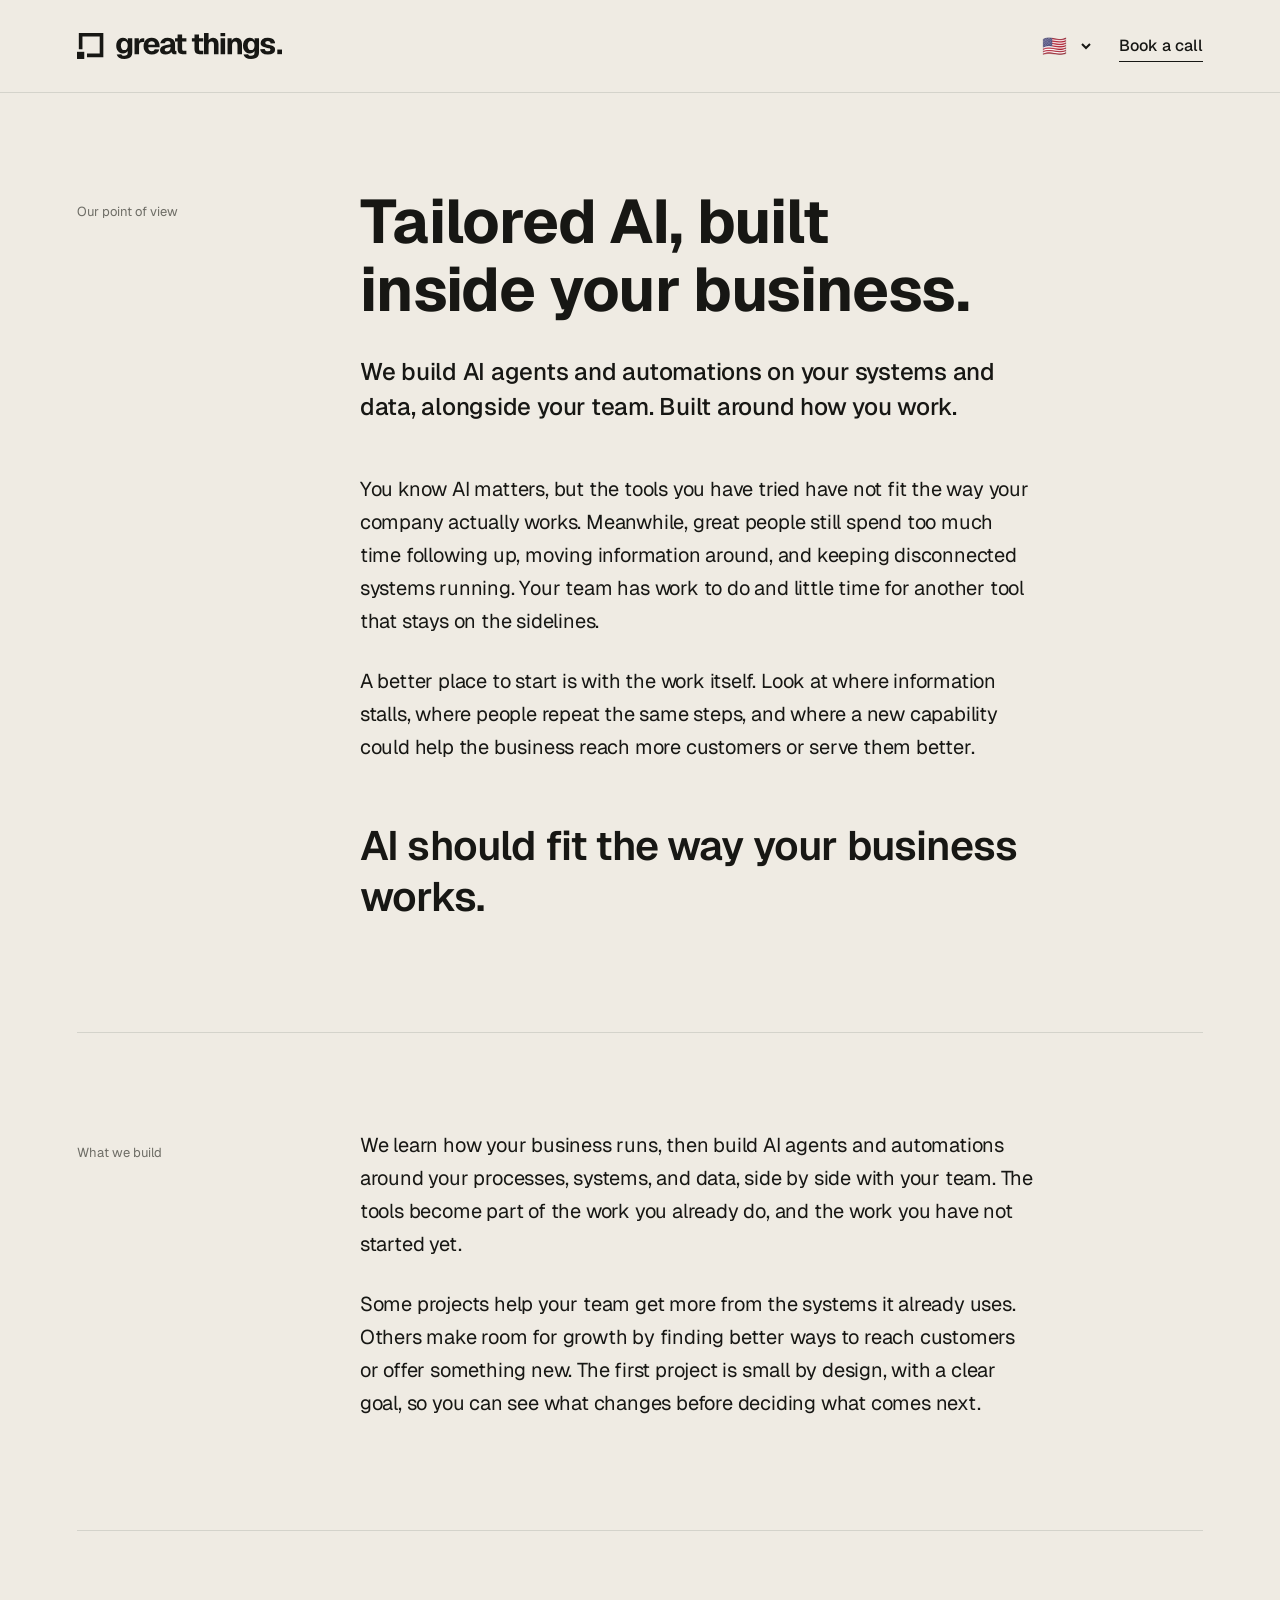
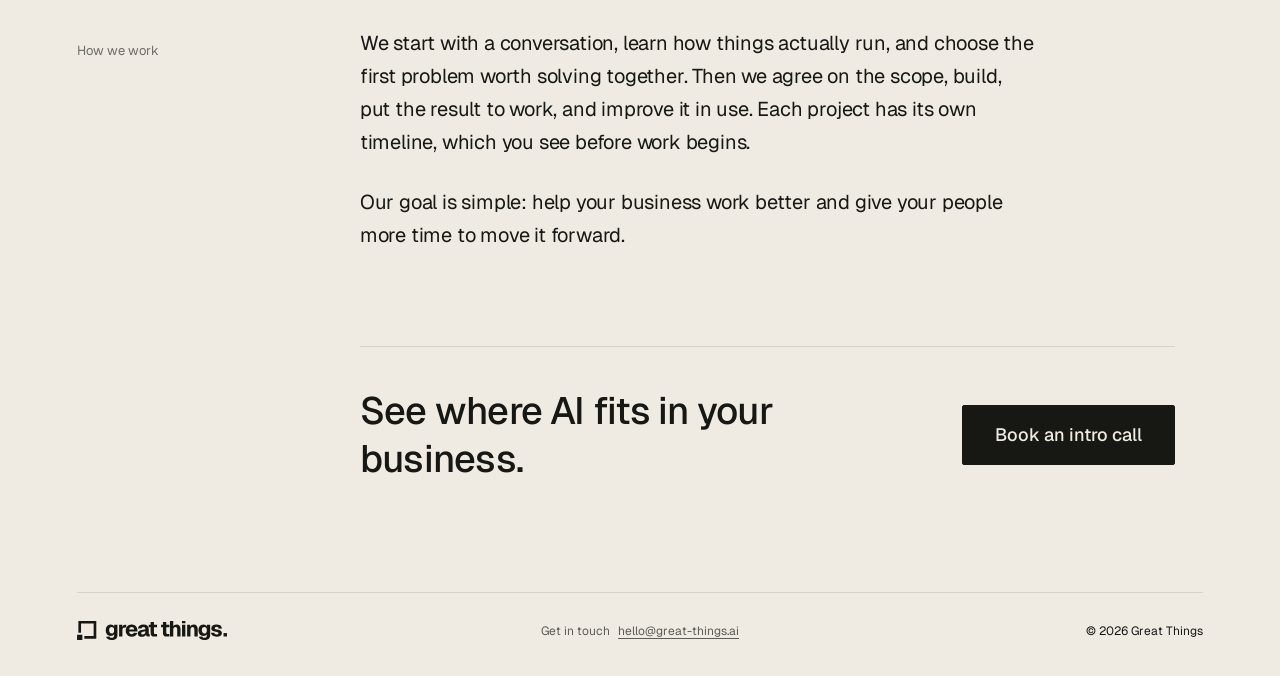
==== commit 31e069f2: "Add files via upload" ====
--- a/index.html
+++ b/index.html
@@ -3,17 +3,19 @@
 <head>
   <meta charset="UTF-8">
   <meta name="viewport" content="width=device-width, initial-scale=1">
-  <title>Great Things | Tailored AI for Your Business</title>
-  <meta name="description" content="We build AI agents and automations on your systems and data, alongside your team. See where AI fits in your business.">
+  <title>Great Things</title>
+  <meta name="description" content="Great Things">
   <meta name="theme-color" content="#EFEBE3">
   <link rel="canonical" href="https://great-things.ai/">
   <meta property="og:type" content="website">
   <meta property="og:locale" content="en_US">
   <meta property="og:title" content="Great Things">
-  <meta property="og:description" content="AI agents and automations built inside your business, on your systems and data.">
+  <meta property="og:description" content="Great Things">
   <meta property="og:url" content="https://great-things.ai/">
   <meta property="og:image" content="https://great-things.ai/assets/icon-512.png">
   <meta name="twitter:card" content="summary_large_image">
+  <meta name="twitter:title" content="Great Things">
+  <meta name="twitter:description" content="Great Things">
   <link rel="icon" href="assets/favicon.ico" sizes="any">
   <link rel="icon" type="image/svg+xml" href="assets/favicon.svg">
   <link rel="icon" type="image/png" sizes="32x32" href="assets/favicon-32.png">
@@ -22,15 +24,16 @@
   <link rel="preconnect" href="https://fonts.googleapis.com">
   <link rel="preconnect" href="https://fonts.gstatic.com" crossorigin>
   <link href="https://fonts.googleapis.com/css2?family=Geist:wght@400;500;700&display=swap" rel="stylesheet">
-  <link href="styles.css?v=7" rel="stylesheet">
+  <link href="styles.css?v=9" rel="stylesheet">
   <script src="config.js?v=4" defer></script>
-  <script src="language.js?v=7" defer></script>
+  <script src="language.js?v=10" defer></script>
   <script src="app.js?v=4" defer></script>
+  <script src="header-motion.js?v=1" defer></script>
 </head>
 <body>
   <a class="skip-link" href="#main" data-i18n="skip">Skip to content</a>
   <header class="header">
-    <a href="#top" class="brand" aria-label="Great Things home" data-i18n-aria="home"><img src="assets/great-things-logo-ink.svg" alt="great things." width="366" height="47"></a>
+    <a href="#top" class="brand" aria-label="Great Things home" data-i18n-aria="home"><img src="assets/great-things-logo-ink.svg" alt="" width="366" height="47"></a>
     <div class="header-actions">
       <label class="language-picker">
         <span class="visually-hidden">Language</span>
@@ -52,7 +55,7 @@
         <div class="margin-note" data-i18n="note">Our point of view</div>
         <div class="writing">
           <h1 id="manifesto-title"><span data-i18n="headline1">Tailored AI, built</span><br><span data-i18n="headline2">inside your business.</span></h1>
-          <p class="hero-intro" data-i18n="heroIntro">We build AI agents and automations on your systems and data, alongside your team. You own everything we build.</p>
+          <p class="hero-intro" data-i18n="heroIntro">We build AI agents and automations on your systems and data, alongside your team. Built around how you work.</p>
           <div class="body-copy">
             <p data-i18n="paragraph1">You know AI matters, but the tools you have tried have not fit the way your company actually works. Meanwhile, great people still spend too much time following up, moving information around, and keeping disconnected systems running. Your team has work to do and little time for another tool that stays on the sidelines.</p>
             <p data-i18n="paragraph2">A better place to start is with the work itself. Look at where information stalls, where people repeat the same steps, and where a new capability could help the business reach more customers or serve them better.</p>
@@ -63,7 +66,7 @@
       <section class="manifesto-section">
         <div class="margin-note" data-i18n="section2Label">What we build</div>
         <div class="writing body-copy">
-          <p data-i18n="paragraph3">We learn how your business runs, then build AI agents and automations around your processes, systems, and data, side by side with your team. The tools become part of the work you already do, and what we build is yours.</p>
+          <p data-i18n="paragraph3">We learn how your business runs, then build AI agents and automations around your processes, systems, and data, side by side with your team. The tools become part of the work you already do, and the work you have not started yet.</p>
           <p data-i18n="paragraph4">Some projects help your team get more from the systems it already uses. Others make room for growth by finding better ways to reach customers or offer something new. The first project is small by design, with a clear goal, so you can see what changes before deciding what comes next.</p>
         </div>
       </section>
@@ -72,7 +75,7 @@
         <div class="writing">
           <div class="body-copy">
             <p data-i18n="paragraph5">We start with a conversation, learn how things actually run, and choose the first problem worth solving together. Then we agree on the scope, build, put the result to work, and improve it in use. Each project has its own timeline, which you see before work begins.</p>
-            <p data-i18n="paragraph6">We have a simple goal and that is to help your business work better and give your people more time to move it forward.</p>
+            <p data-i18n="paragraph6">Our goal is simple: help your business work better and give your people more time to move it forward.</p>
           </div>
           <div class="invitation"><p data-i18n="invitation">See where AI fits in your business.</p><button class="button" type="button" data-book data-i18n="bookIntro">Book an intro call</button></div>
         </div>
--- a/styles.css
+++ b/styles.css
@@ -48,9 +48,12 @@
   gap: 24px;
   border-block-end: 1px solid #d4d3cb;
   background: #efebe3;
-}
+  transition: padding 220ms ease;
+}
+.header.is-compact { padding-block: 18px; }
 .brand { display: inline-flex; align-items: center; flex: none; }
-.brand img { display: block; width: 205px; height: auto; }
+.brand img { display: block; width: 205px; height: auto; transition: width 220ms ease; }
+.header.is-compact .brand img { width: 185px; }
 .header-actions { display: flex; align-items: center; gap: 25px; }
 .language-picker { display: inline-flex; align-items: center; }
 .language-picker select {
@@ -225,6 +228,8 @@
 @media (max-width: 600px) {
   .header { padding: 26px 7%; gap: 16px; }
   .brand img { width: 148px; }
+  .header.is-compact { padding-block: 18px; }
+  .header.is-compact .brand img { width: 138px; }
   .header-actions { gap: 12px; }
   .language-picker select { width: 51px; font-size: 18px; }
   .booking-link { font-size: 14px; white-space: nowrap; }
@@ -247,5 +252,6 @@
 }
 @media (prefers-reduced-motion: reduce) {
   html { scroll-behavior: auto; }
+  .header, .brand img { transition: none; }
   .button { transition: none; }
 }
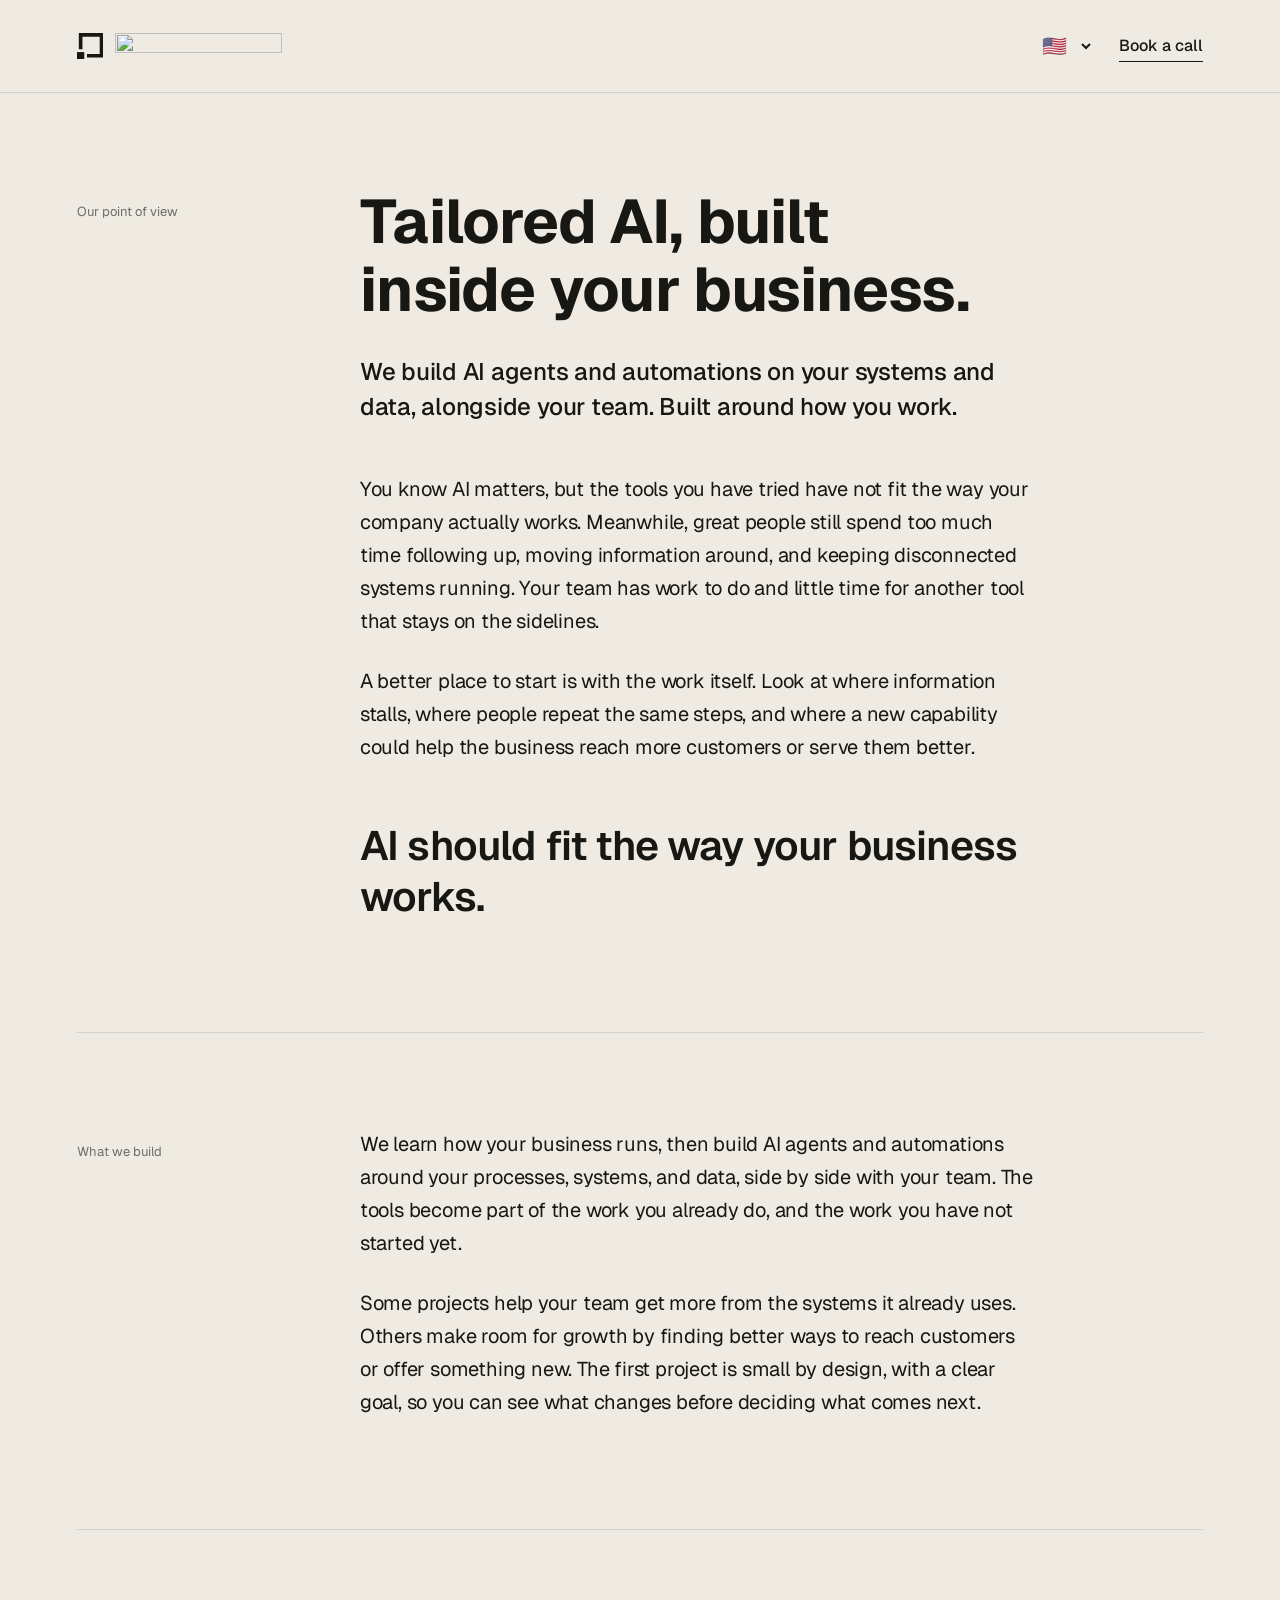
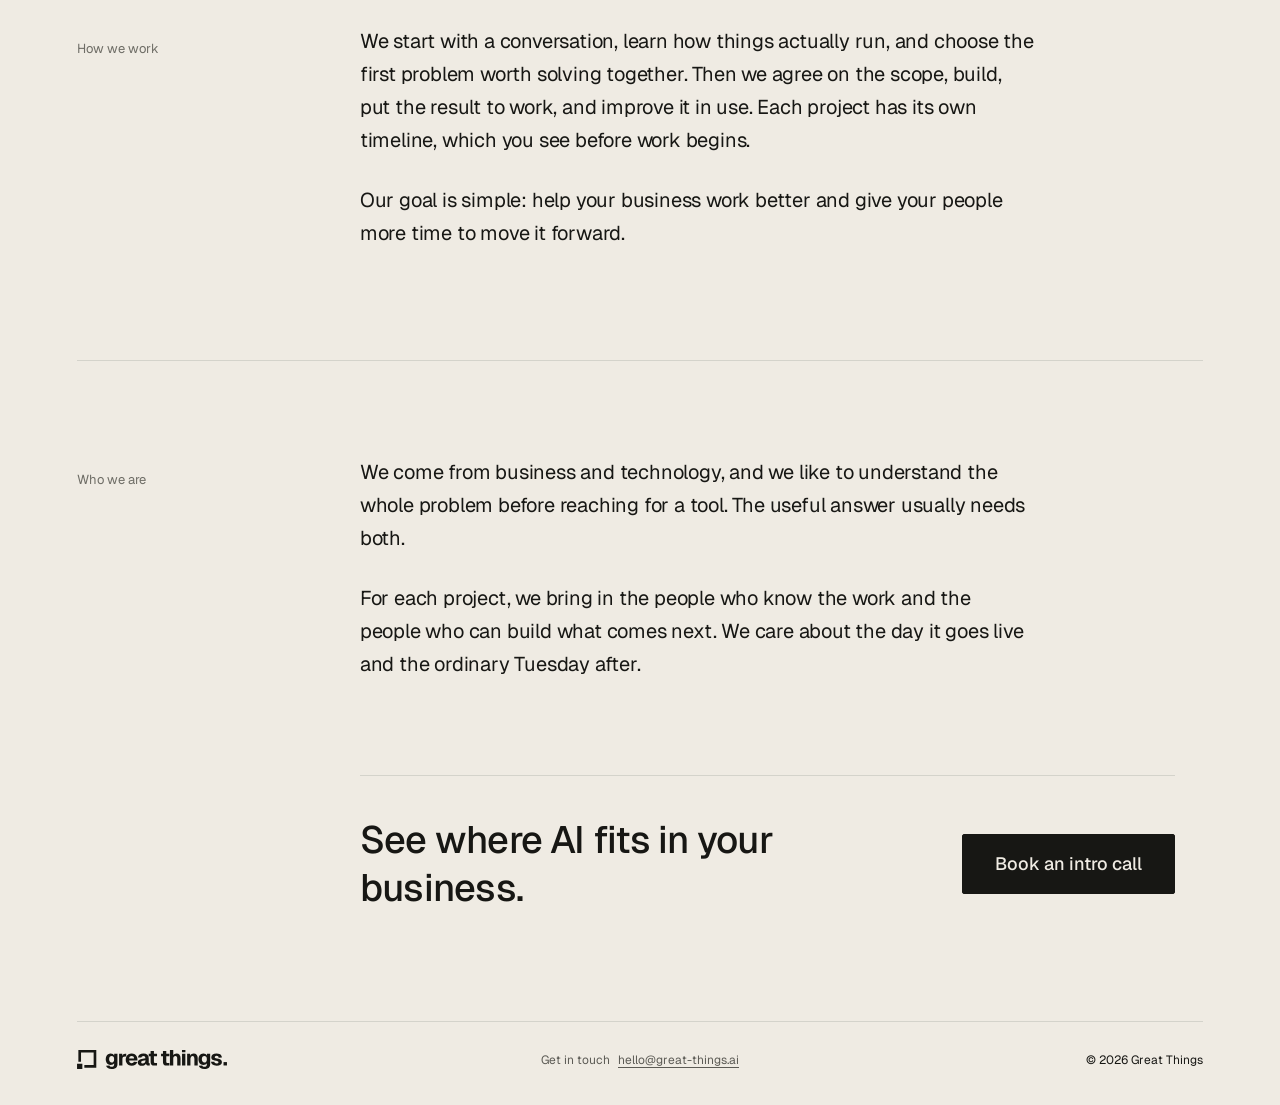
==== commit ecf1e0a1: "Add files via upload" ====
--- a/index.html
+++ b/index.html
@@ -24,16 +24,22 @@
   <link rel="preconnect" href="https://fonts.googleapis.com">
   <link rel="preconnect" href="https://fonts.gstatic.com" crossorigin>
   <link href="https://fonts.googleapis.com/css2?family=Geist:wght@400;500;700&display=swap" rel="stylesheet">
-  <link href="styles.css?v=9" rel="stylesheet">
+  <link href="styles.css?v=12" rel="stylesheet">
   <script src="config.js?v=4" defer></script>
-  <script src="language.js?v=10" defer></script>
+  <script src="language.js?v=11" defer></script>
   <script src="app.js?v=4" defer></script>
-  <script src="header-motion.js?v=1" defer></script>
+  <script src="section-reveal.js?v=1" defer></script>
 </head>
 <body>
   <a class="skip-link" href="#main" data-i18n="skip">Skip to content</a>
   <header class="header">
-    <a href="#top" class="brand" aria-label="Great Things home" data-i18n-aria="home"><img src="assets/great-things-logo-ink.svg" alt="" width="366" height="47"></a>
+    <a href="#top" class="brand" aria-label="Great Things home" data-i18n-aria="home">
+      <svg class="brand-mark" viewBox="0 0 7.25 7.25" aria-hidden="true">
+        <path d="M.5 4.5V0h6.75v6.75h-4.5v-1h3.5V1H1.5v3.5Z"/>
+        <rect class="brand-corner" x="0" y="5.25" width="2" height="2"/>
+      </svg>
+      <img src="assets/great-things-wordmark-ink.svg" alt="" width="297" height="47">
+    </a>
     <div class="header-actions">
       <label class="language-picker">
         <span class="visually-hidden">Language</span>
@@ -77,6 +83,15 @@
             <p data-i18n="paragraph5">We start with a conversation, learn how things actually run, and choose the first problem worth solving together. Then we agree on the scope, build, put the result to work, and improve it in use. Each project has its own timeline, which you see before work begins.</p>
             <p data-i18n="paragraph6">Our goal is simple: help your business work better and give your people more time to move it forward.</p>
           </div>
+        </div>
+      </section>
+      <section class="manifesto-section">
+        <div class="margin-note" data-i18n="section4Label">Who we are</div>
+        <div class="writing">
+          <div class="body-copy">
+            <p data-i18n="paragraph7">We come from business and technology, and we like to understand the whole problem before reaching for a tool. The useful answer usually needs both.</p>
+            <p data-i18n="paragraph8">For each project, we bring in the people who know the work and the people who can build what comes next. We care about the day it goes live and the ordinary Tuesday after.</p>
+          </div>
           <div class="invitation"><p data-i18n="invitation">See where AI fits in your business.</p><button class="button" type="button" data-book data-i18n="bookIntro">Book an intro call</button></div>
         </div>
       </section>
--- a/styles.css
+++ b/styles.css
@@ -48,12 +48,23 @@
   gap: 24px;
   border-block-end: 1px solid #d4d3cb;
   background: #efebe3;
-  transition: padding 220ms ease;
-}
-.header.is-compact { padding-block: 18px; }
-.brand { display: inline-flex; align-items: center; flex: none; }
-.brand img { display: block; width: 205px; height: auto; transition: width 220ms ease; }
-.header.is-compact .brand img { width: 185px; }
+}
+.brand {
+  display: grid;
+  grid-template-columns: 12.85% 81.17%;
+  column-gap: 5.98%;
+  align-items: center;
+  direction: ltr;
+  flex: none;
+  width: 205px;
+}
+.brand-mark { display: block; width: 100%; height: auto; fill: #171714; }
+.brand-corner { animation: corner-place 4s ease-in-out infinite; }
+.brand img { display: block; width: 100%; height: auto; }
+@keyframes corner-place {
+  0%, 25%, 100% { transform: translate(0, 0); }
+  12.5% { transform: translate(-5px, 5px); }
+}
 .header-actions { display: flex; align-items: center; gap: 25px; }
 .language-picker { display: inline-flex; align-items: center; }
 .language-picker select {
@@ -93,6 +104,30 @@
   border-block-start: 1px solid #d4d3cb;
   padding-block-start: 96px;
 }
+.manifesto-section.will-reveal {
+  position: relative;
+  border-block-start: 0;
+}
+.manifesto-section.will-reveal::before {
+  content: "";
+  position: absolute;
+  inset-block-start: 0;
+  inset-inline: 0;
+  height: 1px;
+  background: #d4d3cb;
+  transform: scaleX(0);
+  transition: transform 850ms ease;
+}
+.manifesto-section.will-reveal.is-visible::before { transform: scaleX(1); }
+.manifesto-section.will-reveal .margin-note,
+.manifesto-section.will-reveal .writing {
+  opacity: 0;
+  transform: translateY(16px);
+  transition: opacity 650ms ease, transform 650ms cubic-bezier(.2, .65, .2, 1);
+}
+.manifesto-section.will-reveal .writing { transition-delay: 100ms; }
+.manifesto-section.will-reveal.is-visible .margin-note,
+.manifesto-section.will-reveal.is-visible .writing { opacity: 1; transform: none; }
 .margin-note {
   position: sticky;
   top: 105px;
@@ -227,9 +262,7 @@
 }
 @media (max-width: 600px) {
   .header { padding: 26px 7%; gap: 16px; }
-  .brand img { width: 148px; }
-  .header.is-compact { padding-block: 18px; }
-  .header.is-compact .brand img { width: 138px; }
+  .brand { width: 148px; }
   .header-actions { gap: 12px; }
   .language-picker select { width: 51px; font-size: 18px; }
   .booking-link { font-size: 14px; white-space: nowrap; }
@@ -252,6 +285,14 @@
 }
 @media (prefers-reduced-motion: reduce) {
   html { scroll-behavior: auto; }
-  .header, .brand img { transition: none; }
+  .brand-corner { animation: none; }
+  .manifesto-section.will-reveal::before,
+  .manifesto-section.will-reveal .margin-note,
+  .manifesto-section.will-reveal .writing { opacity: 1; transform: none; transition: none; }
   .button { transition: none; }
 }
+@media print {
+  .manifesto-section.will-reveal::before,
+  .manifesto-section.will-reveal .margin-note,
+  .manifesto-section.will-reveal .writing { opacity: 1; transform: none; }
+}
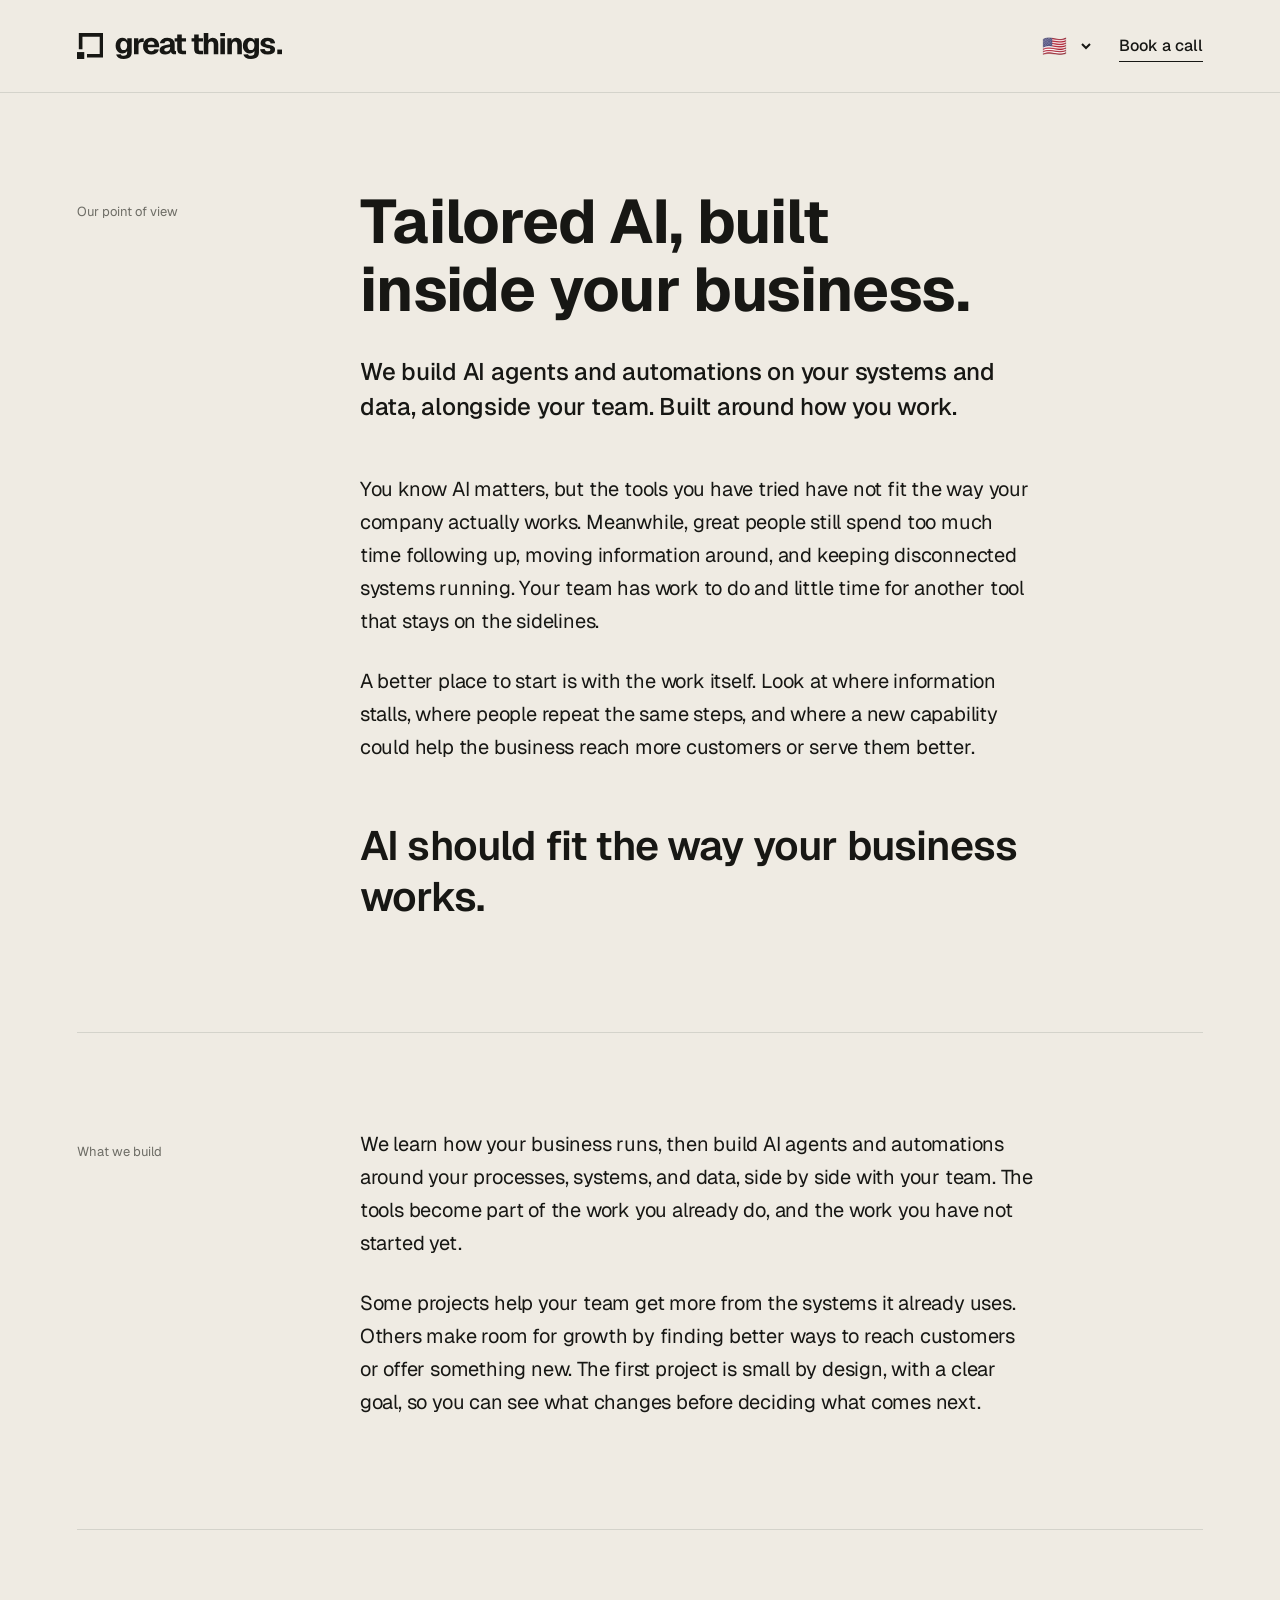
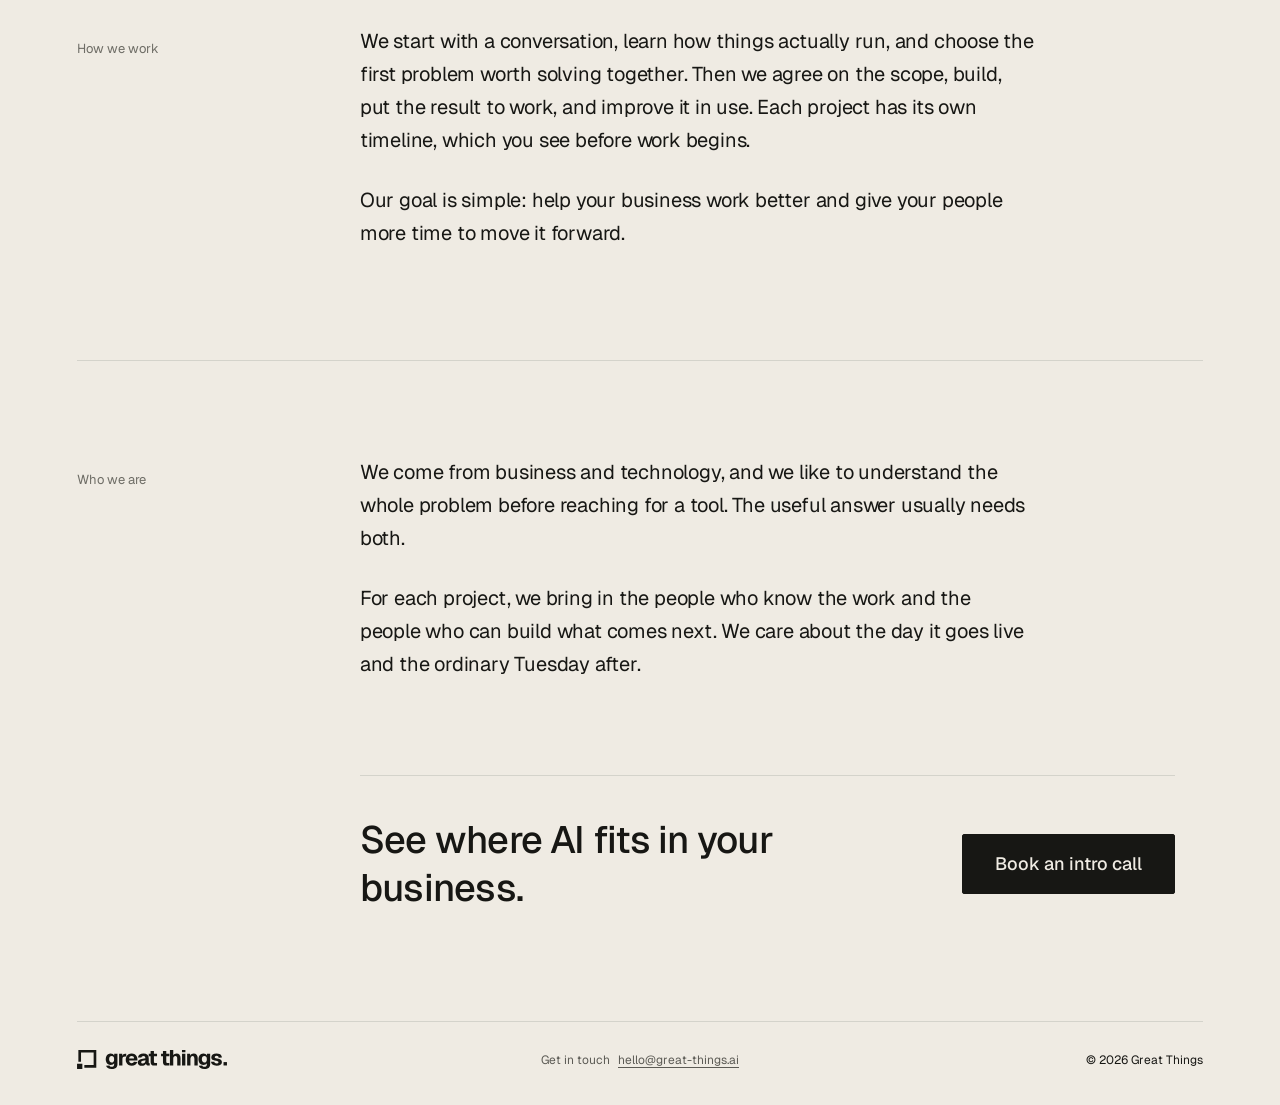
==== commit ebb566fe: "Add files via upload" ====
--- a/index.html
+++ b/index.html
@@ -26,7 +26,7 @@
   <link href="https://fonts.googleapis.com/css2?family=Geist:wght@400;500;700&display=swap" rel="stylesheet">
   <link href="styles.css?v=12" rel="stylesheet">
   <script src="config.js?v=4" defer></script>
-  <script src="language.js?v=11" defer></script>
+  <script src="language.js?v=13" defer></script>
   <script src="app.js?v=4" defer></script>
   <script src="section-reveal.js?v=1" defer></script>
 </head>
